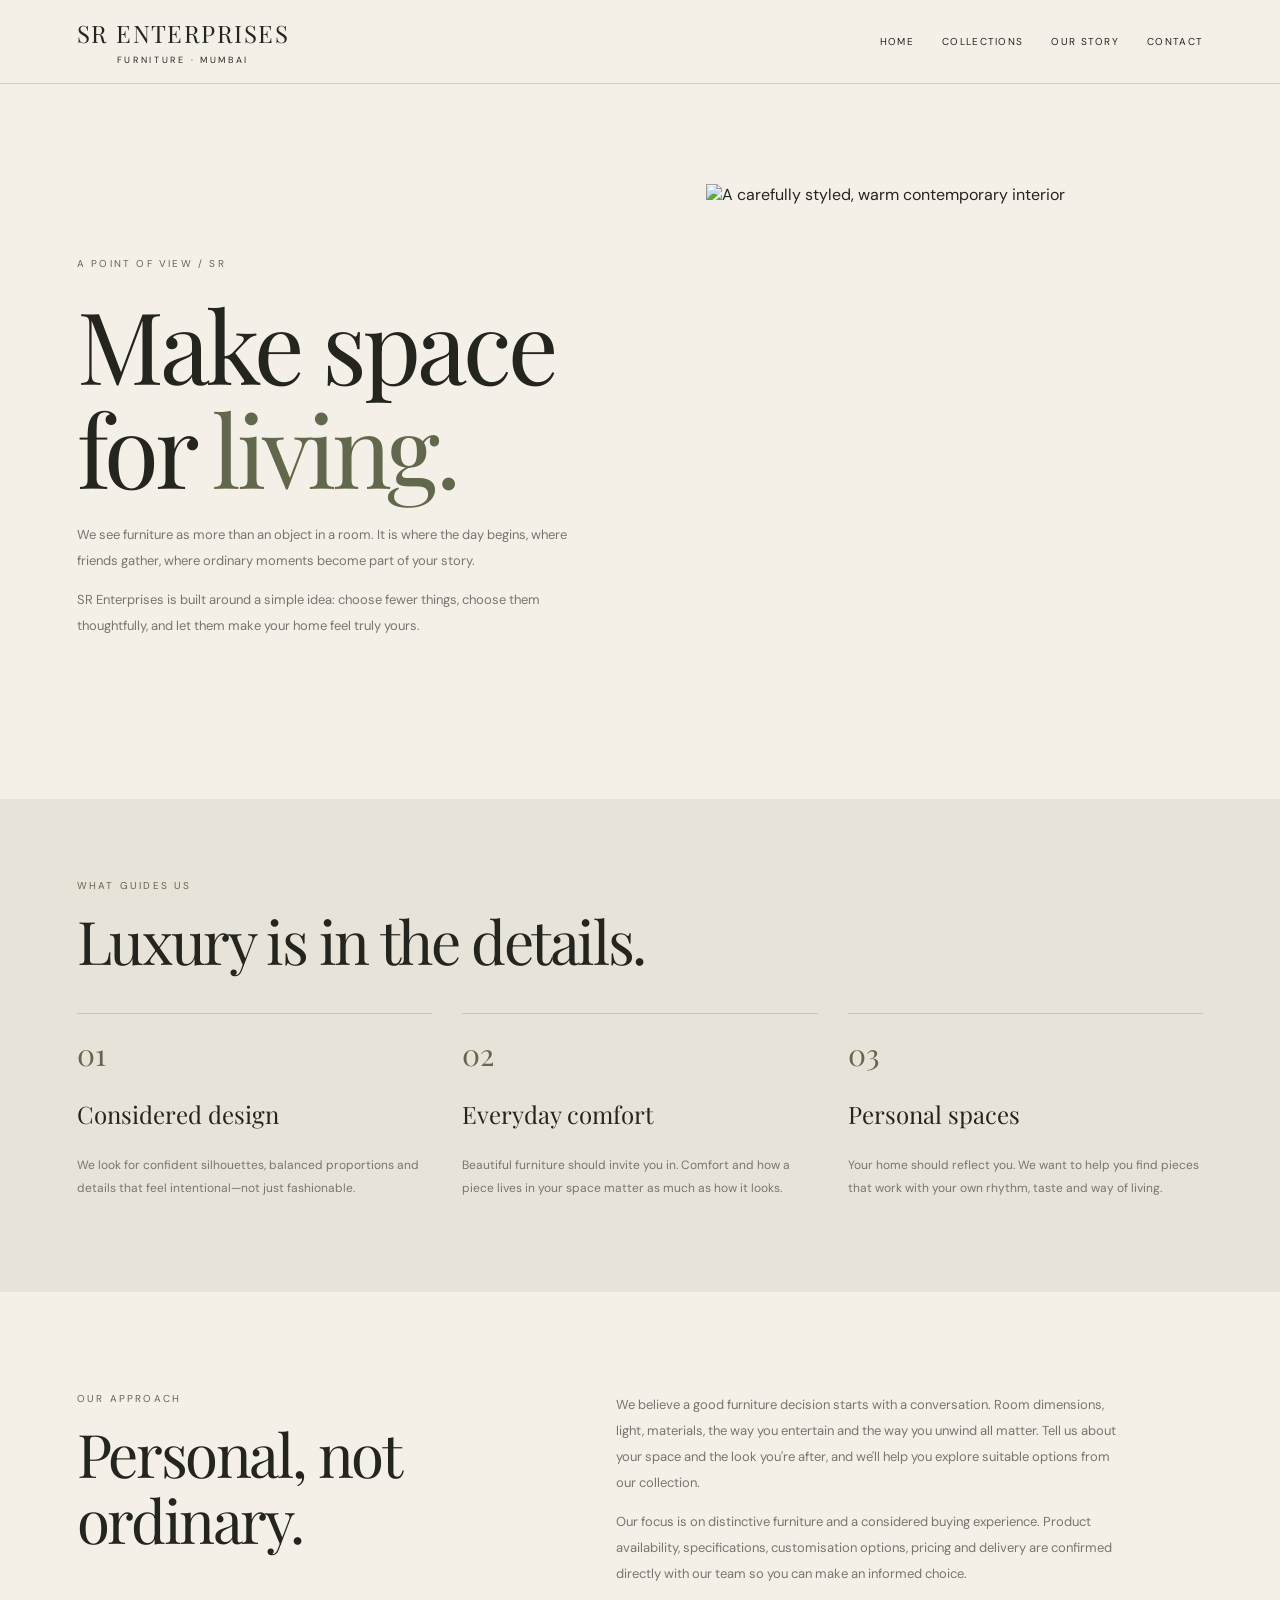
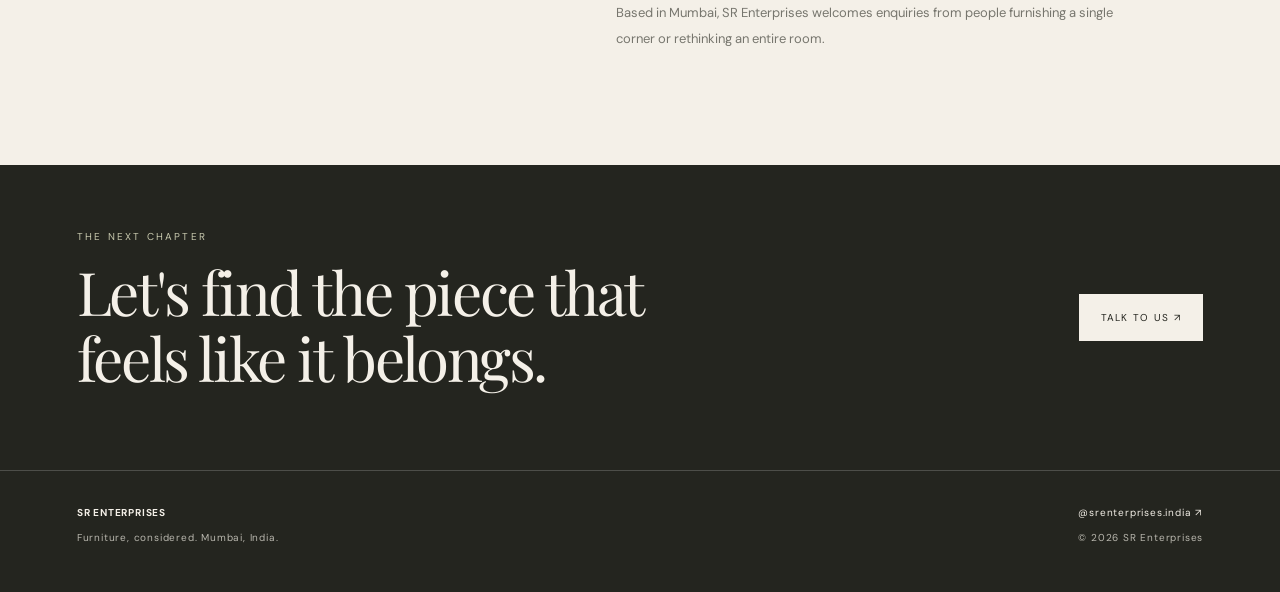
==== about.html @ 3d1242a3 "Add SR Enterprises brand story page" ====
<!DOCTYPE html><html lang="en"><head><meta charset="UTF-8"><meta name="viewport" content="width=device-width,initial-scale=1"><title>Our Story — SR Enterprises</title><link href="https://fonts.googleapis.com/css2?family=DM+Sans:wght@400;500;600&family=Playfair+Display:wght@400;500;600&display=swap" rel="stylesheet"><style>:root{--paper:#f4f0e8;--ink:#24251f;--olive:#62684b;--muted:#77766e;--line:rgba(36,37,31,.16);--serif:'Playfair Display',Georgia,serif;--sans:'DM Sans',sans-serif}*{box-sizing:border-box}body{margin:0;background:var(--paper);color:var(--ink);font-family:var(--sans)}a{color:inherit;text-decoration:none}.nav{height:84px;padding:0 6vw;display:flex;align-items:center;justify-content:space-between;border-bottom:1px solid var(--line);position:sticky;top:0;background:#f4f0e8ed;backdrop-filter:blur(15px);z-index:5}.brand{font:24px var(--serif);letter-spacing:.06em}.brand small{display:block;text-align:center;font:9px var(--sans);letter-spacing:.3em;margin-top:5px}.links{display:flex;gap:28px;font-size:10px;letter-spacing:.13em;text-transform:uppercase}.eyebrow{font-size:10px;letter-spacing:.22em;text-transform:uppercase;color:var(--olive)}h1,h2{font-family:var(--serif);font-weight:400;letter-spacing:-.04em}h1{font-size:clamp(50px,8vw,100px);line-height:1.04;margin:22px 0}h2{font-size:clamp(35px,5vw,60px);line-height:1.1;margin:15px 0}.hero{padding:100px 6vw 75px;display:grid;grid-template-columns:1fr .9fr;gap:6vw;align-items:center}.hero p,.copy p{font-size:13px;line-height:2;color:var(--muted);max-width:500px}.hero img{width:100%;height:540px;object-fit:cover;animation:reveal 1.1s ease both}.values{padding:80px 6vw;background:#e8e3d9}.values-grid{display:grid;grid-template-columns:repeat(3,1fr);gap:30px;margin-top:40px}.values-grid article{border-top:1px solid var(--line);padding-top:20px}.values-grid strong{font:30px var(--serif);color:var(--olive)}.values-grid h3{font:24px var(--serif);font-weight:400}.values-grid p{font-size:12px;line-height:1.9;color:var(--muted)}.copy{padding:100px 6vw;display:grid;grid-template-columns:.7fr 1fr;gap:10vw}.copy p{margin-top:0}.cta{padding:65px 6vw;background:var(--ink);color:var(--paper);display:flex;align-items:center;justify-content:space-between;gap:25px}.cta h2{max-width:650px}.btn{display:inline-block;padding:17px 22px;background:var(--paper);color:var(--ink);font-size:10px;letter-spacing:.13em;text-transform:uppercase;white-space:nowrap}footer{padding:35px 6vw;background:var(--ink);color:var(--paper);border-top:1px solid #ffffff30;display:flex;justify-content:space-between;gap:20px;font-size:10px;letter-spacing:.08em}footer p{color:#b9b7ae;line-height:1.8}@keyframes reveal{from{opacity:.4;transform:translateY(16px) scale(1.02)}to{opacity:1;transform:none}}@media(max-width:650px){.nav{padding:0 5vw}.brand{font-size:18px}.links{gap:12px;font-size:9px}.hero{padding:65px 5vw 50px;grid-template-columns:1fr}.hero img{height:390px}.values,.copy{padding:60px 5vw}.values-grid{grid-template-columns:1fr;gap:12px}.copy{grid-template-columns:1fr;gap:15px}.cta{padding:45px 5vw;align-items:flex-start;flex-direction:column}footer{padding:30px 5vw;flex-direction:column}}</style></head><body><header class="nav"><a class="brand" href="index.html">SR ENTERPRISES<small>FURNITURE · MUMBAI</small></a><nav class="links"><a href="index.html">Home</a><a href="collections.html">Collections</a><a href="about.html">Our Story</a><a href="contact.html">Contact</a></nav></header><main><section class="hero"><div><div class="eyebrow">A point of view / SR</div><h1>Make space<br>for <span style="color:var(--olive)">living.</span></h1><p>We see furniture as more than an object in a room. It is where the day begins, where friends gather, where ordinary moments become part of your story.</p><p>SR Enterprises is built around a simple idea: choose fewer things, choose them thoughtfully, and let them make your home feel truly yours.</p></div><img src="https://images.unsplash.com/photo-1616486338812-3dadae4b4ace?auto=format&fit=crop&w=1200&q=90" alt="A carefully styled, warm contemporary interior"></section><section class="values"><div class="eyebrow">What guides us</div><h2>Luxury is in the details.</h2><div class="values-grid"><article><strong>01</strong><h3>Considered design</h3><p>We look for confident silhouettes, balanced proportions and details that feel intentional—not just fashionable.</p></article><article><strong>02</strong><h3>Everyday comfort</h3><p>Beautiful furniture should invite you in. Comfort and how a piece lives in your space matter as much as how it looks.</p></article><article><strong>03</strong><h3>Personal spaces</h3><p>Your home should reflect you. We want to help you find pieces that work with your own rhythm, taste and way of living.</p></article></div></section><section class="copy"><div><div class="eyebrow">Our approach</div><h2>Personal, not ordinary.</h2></div><div><p>We believe a good furniture decision starts with a conversation. Room dimensions, light, materials, the way you entertain and the way you unwind all matter. Tell us about your space and the look you're after, and we'll help you explore suitable options from our collection.</p><p>Our focus is on distinctive furniture and a considered buying experience. Product availability, specifications, customisation options, pricing and delivery are confirmed directly with our team so you can make an informed choice.</p><p>Based in Mumbai, SR Enterprises welcomes enquiries from people furnishing a single corner or rethinking an entire room.</p></div></section><section class="cta"><div><div class="eyebrow" style="color:#c8c9ae">The next chapter</div><h2>Let's find the piece that feels like it belongs.</h2></div><a class="btn" href="contact.html">Talk to us ↗</a></section></main><footer><div><strong>SR ENTERPRISES</strong><p>Furniture, considered. Mumbai, India.</p></div><div><a href="https://www.instagram.com/srenterprises.india/" target="_blank" rel="noopener">@srenterprises.india ↗</a><p>© <span id="year"></span> SR Enterprises</p></div></footer><script>document.getElementById('year').textContent=new Date().getFullYear();</script></body></html>
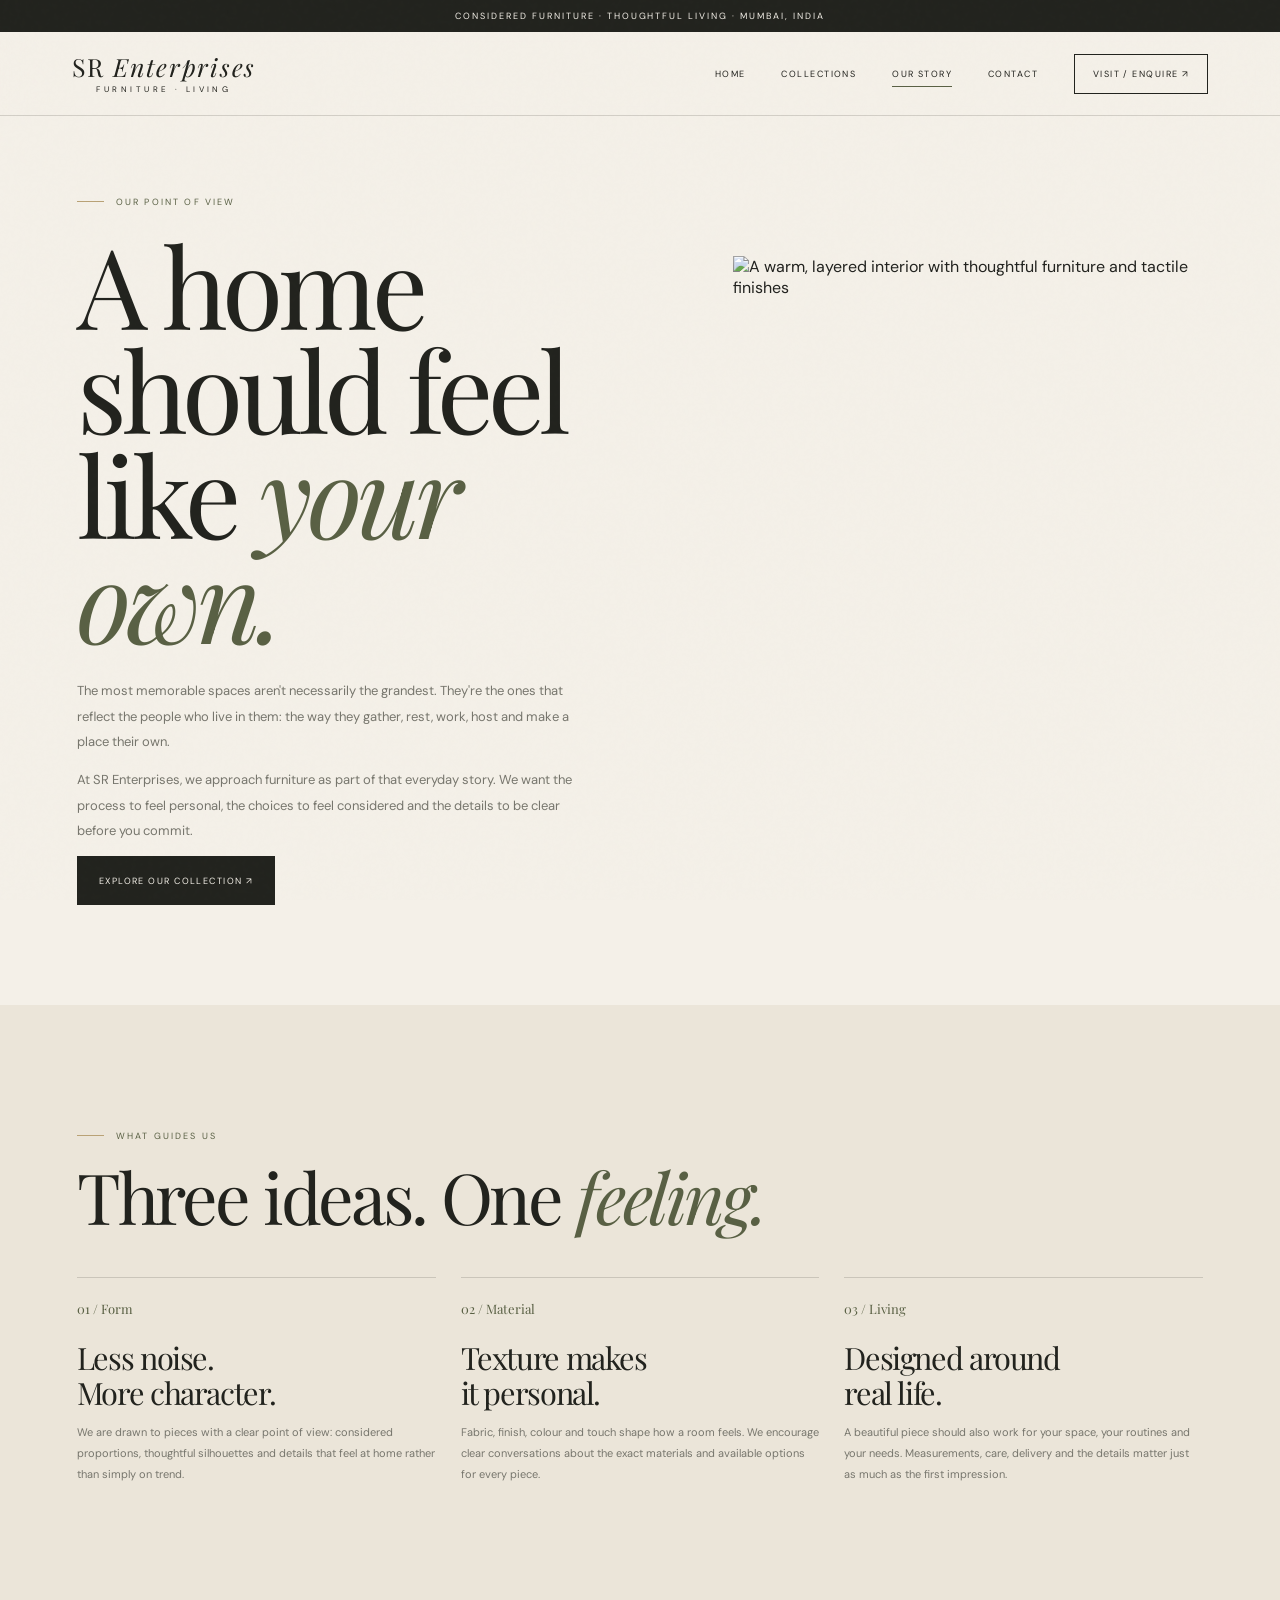
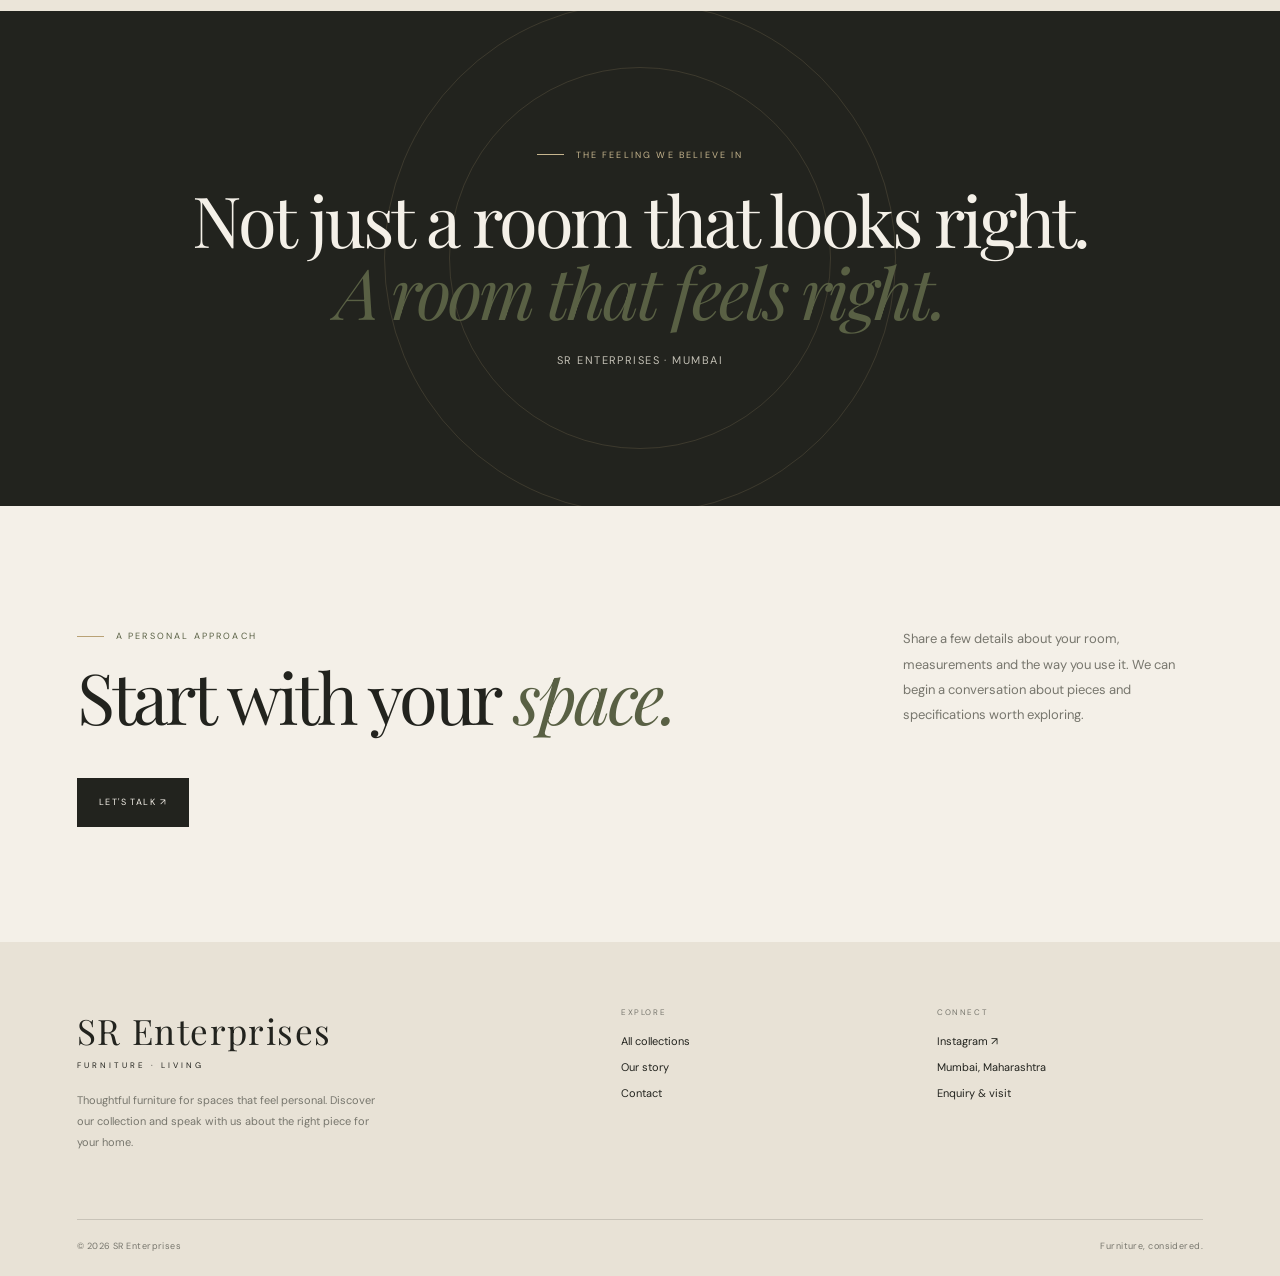
==== commit 30af6a7b: "Refresh brand story page to match luxury design system" ====
--- a/about.html
+++ b/about.html
@@ -1 +1,7 @@
-<!DOCTYPE html><html lang="en"><head><meta charset="UTF-8"><meta name="viewport" content="width=device-width,initial-scale=1"><title>Our Story — SR Enterprises</title><link href="https://fonts.googleapis.com/css2?family=DM+Sans:wght@400;500;600&family=Playfair+Display:wght@400;500;600&display=swap" rel="stylesheet"><style>:root{--paper:#f4f0e8;--ink:#24251f;--olive:#62684b;--muted:#77766e;--line:rgba(36,37,31,.16);--serif:'Playfair Display',Georgia,serif;--sans:'DM Sans',sans-serif}*{box-sizing:border-box}body{margin:0;background:var(--paper);color:var(--ink);font-family:var(--sans)}a{color:inherit;text-decoration:none}.nav{height:84px;padding:0 6vw;display:flex;align-items:center;justify-content:space-between;border-bottom:1px solid var(--line);position:sticky;top:0;background:#f4f0e8ed;backdrop-filter:blur(15px);z-index:5}.brand{font:24px var(--serif);letter-spacing:.06em}.brand small{display:block;text-align:center;font:9px var(--sans);letter-spacing:.3em;margin-top:5px}.links{display:flex;gap:28px;font-size:10px;letter-spacing:.13em;text-transform:uppercase}.eyebrow{font-size:10px;letter-spacing:.22em;text-transform:uppercase;color:var(--olive)}h1,h2{font-family:var(--serif);font-weight:400;letter-spacing:-.04em}h1{font-size:clamp(50px,8vw,100px);line-height:1.04;margin:22px 0}h2{font-size:clamp(35px,5vw,60px);line-height:1.1;margin:15px 0}.hero{padding:100px 6vw 75px;display:grid;grid-template-columns:1fr .9fr;gap:6vw;align-items:center}.hero p,.copy p{font-size:13px;line-height:2;color:var(--muted);max-width:500px}.hero img{width:100%;height:540px;object-fit:cover;animation:reveal 1.1s ease both}.values{padding:80px 6vw;background:#e8e3d9}.values-grid{display:grid;grid-template-columns:repeat(3,1fr);gap:30px;margin-top:40px}.values-grid article{border-top:1px solid var(--line);padding-top:20px}.values-grid strong{font:30px var(--serif);color:var(--olive)}.values-grid h3{font:24px var(--serif);font-weight:400}.values-grid p{font-size:12px;line-height:1.9;color:var(--muted)}.copy{padding:100px 6vw;display:grid;grid-template-columns:.7fr 1fr;gap:10vw}.copy p{margin-top:0}.cta{padding:65px 6vw;background:var(--ink);color:var(--paper);display:flex;align-items:center;justify-content:space-between;gap:25px}.cta h2{max-width:650px}.btn{display:inline-block;padding:17px 22px;background:var(--paper);color:var(--ink);font-size:10px;letter-spacing:.13em;text-transform:uppercase;white-space:nowrap}footer{padding:35px 6vw;background:var(--ink);color:var(--paper);border-top:1px solid #ffffff30;display:flex;justify-content:space-between;gap:20px;font-size:10px;letter-spacing:.08em}footer p{color:#b9b7ae;line-height:1.8}@keyframes reveal{from{opacity:.4;transform:translateY(16px) scale(1.02)}to{opacity:1;transform:none}}@media(max-width:650px){.nav{padding:0 5vw}.brand{font-size:18px}.links{gap:12px;font-size:9px}.hero{padding:65px 5vw 50px;grid-template-columns:1fr}.hero img{height:390px}.values,.copy{padding:60px 5vw}.values-grid{grid-template-columns:1fr;gap:12px}.copy{grid-template-columns:1fr;gap:15px}.cta{padding:45px 5vw;align-items:flex-start;flex-direction:column}footer{padding:30px 5vw;flex-direction:column}}</style></head><body><header class="nav"><a class="brand" href="index.html">SR ENTERPRISES<small>FURNITURE · MUMBAI</small></a><nav class="links"><a href="index.html">Home</a><a href="collections.html">Collections</a><a href="about.html">Our Story</a><a href="contact.html">Contact</a></nav></header><main><section class="hero"><div><div class="eyebrow">A point of view / SR</div><h1>Make space<br>for <span style="color:var(--olive)">living.</span></h1><p>We see furniture as more than an object in a room. It is where the day begins, where friends gather, where ordinary moments become part of your story.</p><p>SR Enterprises is built around a simple idea: choose fewer things, choose them thoughtfully, and let them make your home feel truly yours.</p></div><img src="https://images.unsplash.com/photo-1616486338812-3dadae4b4ace?auto=format&fit=crop&w=1200&q=90" alt="A carefully styled, warm contemporary interior"></section><section class="values"><div class="eyebrow">What guides us</div><h2>Luxury is in the details.</h2><div class="values-grid"><article><strong>01</strong><h3>Considered design</h3><p>We look for confident silhouettes, balanced proportions and details that feel intentional—not just fashionable.</p></article><article><strong>02</strong><h3>Everyday comfort</h3><p>Beautiful furniture should invite you in. Comfort and how a piece lives in your space matter as much as how it looks.</p></article><article><strong>03</strong><h3>Personal spaces</h3><p>Your home should reflect you. We want to help you find pieces that work with your own rhythm, taste and way of living.</p></article></div></section><section class="copy"><div><div class="eyebrow">Our approach</div><h2>Personal, not ordinary.</h2></div><div><p>We believe a good furniture decision starts with a conversation. Room dimensions, light, materials, the way you entertain and the way you unwind all matter. Tell us about your space and the look you're after, and we'll help you explore suitable options from our collection.</p><p>Our focus is on distinctive furniture and a considered buying experience. Product availability, specifications, customisation options, pricing and delivery are confirmed directly with our team so you can make an informed choice.</p><p>Based in Mumbai, SR Enterprises welcomes enquiries from people furnishing a single corner or rethinking an entire room.</p></div></section><section class="cta"><div><div class="eyebrow" style="color:#c8c9ae">The next chapter</div><h2>Let's find the piece that feels like it belongs.</h2></div><a class="btn" href="contact.html">Talk to us ↗</a></section></main><footer><div><strong>SR ENTERPRISES</strong><p>Furniture, considered. Mumbai, India.</p></div><div><a href="https://www.instagram.com/srenterprises.india/" target="_blank" rel="noopener">@srenterprises.india ↗</a><p>© <span id="year"></span> SR Enterprises</p></div></footer><script>document.getElementById('year').textContent=new Date().getFullYear();</script></body></html>+<!doctype html>
+<html lang="en"><head><meta charset="utf-8"><meta name="viewport" content="width=device-width,initial-scale=1"><meta name="theme-color" content="#f4f0e8"><meta name="description" content="Discover the SR Enterprises approach to considered furniture and personal spaces in Mumbai."><title>Our Story — SR Enterprises</title><link rel="stylesheet" href="assets/site.css"><script src="assets/site.js" defer></script></head>
+<body><div class="progress-bar"></div><div class="announcement">Considered furniture · Thoughtful living · Mumbai, India</div><header class="site-nav"><a class="brand" href="index.html">SR <span style="font-style:italic">Enterprises</span><small>FURNITURE · LIVING</small></a><button class="menu-toggle" aria-label="Open navigation" aria-expanded="false">☰</button><nav class="nav-links" aria-label="Main navigation"><a href="index.html">Home</a><a href="collections.html">Collections</a><a href="about.html" class="active">Our story</a><a href="contact.html">Contact</a><a class="nav-cta" href="contact.html">Visit / enquire ↗</a></nav></header>
+<main><section class="story-hero wrap"><div><span class="eyebrow reveal">Our point of view</span><h1 class="reveal reveal-delay-1">A home should feel like <span class="italic">your own.</span></h1><p class="body-copy reveal reveal-delay-2">The most memorable spaces aren't necessarily the grandest. They're the ones that reflect the people who live in them: the way they gather, rest, work, host and make a place their own.</p><p class="body-copy reveal reveal-delay-3">At SR Enterprises, we approach furniture as part of that everyday story. We want the process to feel personal, the choices to feel considered and the details to be clear before you commit.</p><a class="btn btn-dark reveal" href="collections.html">Explore our collection ↗</a></div><img class="reveal" src="https://images.unsplash.com/photo-1616486338812-3dadae4b4ace?auto=format&fit=crop&w=1400&q=88" alt="A warm, layered interior with thoughtful furniture and tactile finishes" fetchpriority="high"></section>
+<section class="section" style="background:var(--paper2)"><div class="wrap"><span class="eyebrow reveal">What guides us</span><h2 class="reveal">Three ideas. One <span class="italic">feeling.</span></h2><div class="values-grid"><article class="value-card reveal"><span class="num">01 / Form</span><h3>Less noise.<br>More character.</h3><p>We are drawn to pieces with a clear point of view: considered proportions, thoughtful silhouettes and details that feel at home rather than simply on trend.</p></article><article class="value-card reveal reveal-delay-1"><span class="num">02 / Material</span><h3>Texture makes<br>it personal.</h3><p>Fabric, finish, colour and touch shape how a room feels. We encourage clear conversations about the exact materials and available options for every piece.</p></article><article class="value-card reveal reveal-delay-2"><span class="num">03 / Living</span><h3>Designed around<br>real life.</h3><p>A beautiful piece should also work for your space, your routines and your needs. Measurements, care, delivery and the details matter just as much as the first impression.</p></article></div></div></section>
+<section class="statement"><span class="eyebrow">The feeling we believe in</span><h2>Not just a room that looks right.<br><span class="italic">A room that feels right.</span></h2><p>SR ENTERPRISES · MUMBAI</p></section><section class="section wrap"><div class="section-head reveal"><div><span class="eyebrow">A personal approach</span><h2>Start with your <span class="italic">space.</span></h2></div><p class="body-copy">Share a few details about your room, measurements and the way you use it. We can begin a conversation about pieces and specifications worth exploring.</p></div><a class="btn btn-dark reveal" href="contact.html">Let's talk ↗</a></section></main>
+<footer class="footer"><div class="wrap"><div class="footer-top"><div><a class="footer-brand" href="index.html">SR Enterprises<small>FURNITURE · LIVING</small></a><p>Thoughtful furniture for spaces that feel personal. Discover our collection and speak with us about the right piece for your home.</p></div><div class="footer-col"><small>Explore</small><a href="collections.html">All collections</a><a href="about.html">Our story</a><a href="contact.html">Contact</a></div><div class="footer-col"><small>Connect</small><a href="https://www.instagram.com/srenterprises.india/" target="_blank" rel="noopener">Instagram ↗</a><a href="contact.html">Mumbai, Maharashtra</a><a href="contact.html">Enquiry & visit</a></div></div><div class="footer-bottom"><span>© <span data-year></span> SR Enterprises</span><span>Furniture, considered.</span></div></div></footer><button class="back-top" aria-label="Back to top">↑</button></body></html>
--- a/assets/site.css
+++ b/assets/site.css
@@ -0,0 +1,9 @@
+@import url('https://fonts.googleapis.com/css2?family=DM+Sans:wght@400;500;600;700&family=Manrope:wght@400;500;600;700&family=Playfair+Display:ital,wght@0,400;0,500;0,600;1,400;1,500&display=swap');
+:root{--paper:#f4f0e8;--paper2:#ebe5d9;--ink:#22231e;--muted:#77766d;--olive:#596044;--gold:#b9a276;--line:rgba(34,35,30,.16);--serif:'Playfair Display',Georgia,serif;--sans:'DM Sans',sans-serif;--wide:1440px;--ease:cubic-bezier(.22,.68,0,1)}
+*{box-sizing:border-box}html{scroll-behavior:smooth;scroll-padding-top:100px}body{margin:0;background:var(--paper);color:var(--ink);font-family:var(--sans);-webkit-font-smoothing:antialiased;overflow-x:hidden}body:before{content:"";position:fixed;inset:0;pointer-events:none;z-index:100;opacity:.055;background-image:url("data:image/svg+xml,%3Csvg viewBox='0 0 180 180' xmlns='http://www.w3.org/2000/svg'%3E%3Cfilter id='n'%3E%3CfeTurbulence type='fractalNoise' baseFrequency='.9' numOctaves='3' stitchTiles='stitch'/%3E%3C/filter%3E%3Crect width='100%25' height='100%25' filter='url(%23n)' opacity='.24'/%3E%3C/svg%3E")}
+a{color:inherit;text-decoration:none}button,input,textarea,select{font:inherit}button{cursor:pointer}img{display:block;max-width:100%}::selection{background:var(--olive);color:#fff}.announcement{background:var(--ink);color:var(--paper);text-align:center;padding:10px 18px;font-size:9px;letter-spacing:.22em;text-transform:uppercase}.site-nav{position:sticky;top:0;z-index:50;display:flex;align-items:center;justify-content:space-between;height:84px;padding:0 clamp(20px,5.6vw,88px);border-bottom:1px solid var(--line);background:rgba(244,240,232,.88);backdrop-filter:blur(20px);-webkit-backdrop-filter:blur(20px)}.brand{font-family:var(--serif);font-size:25px;letter-spacing:.07em;line-height:1}.brand small{display:block;margin-top:5px;text-align:center;font:8px var(--sans);letter-spacing:.43em}.nav-links{display:flex;align-items:center;gap:clamp(16px,2.8vw,42px)}.nav-links a{font-size:9px;letter-spacing:.16em;text-transform:uppercase;position:relative;padding:8px 0}.nav-links a:after{content:"";position:absolute;left:0;bottom:1px;width:100%;height:1px;background:var(--olive);transform:scaleX(0);transform-origin:right;transition:transform .4s var(--ease)}.nav-links a:hover:after,.nav-links a.active:after{transform:scaleX(1);transform-origin:left}.nav-cta{border:1px solid var(--ink);padding:13px 18px!important;transition:background .3s,color .3s}.nav-cta:hover{background:var(--ink);color:var(--paper)}.menu-toggle{display:none;background:none;border:0;font-size:22px}.wrap{width:min(var(--wide),100%);margin:0 auto}.section{padding:clamp(70px,9vw,140px) clamp(20px,6vw,90px)}.section-sm{padding:65px clamp(20px,6vw,90px)}.eyebrow{display:inline-flex;align-items:center;gap:12px;font-size:9px;letter-spacing:.24em;text-transform:uppercase;color:var(--olive)}.eyebrow:before{content:"";width:27px;height:1px;background:var(--gold)}h1,h2,h3,p{margin-top:0}h1,h2,h3{font-family:var(--serif);font-weight:400;letter-spacing:-.045em}h1{font-size:clamp(54px,8.7vw,132px);line-height:.94;margin:24px 0 28px}h2{font-size:clamp(38px,5.5vw,76px);line-height:1.03;margin:18px 0 25px}h3{font-size:clamp(22px,2.4vw,32px);line-height:1.12}.italic{font-style:italic;color:var(--olive)}.body-copy{font-size:13px;line-height:1.95;color:var(--muted);max-width:510px}.btn{display:inline-flex;align-items:center;justify-content:center;gap:20px;padding:16px 21px;border:1px solid var(--ink);font-size:9px;letter-spacing:.16em;text-transform:uppercase;transition:background .35s,color .35s,transform .35s var(--ease);min-height:49px}.btn:hover{background:var(--ink);color:var(--paper);transform:translateY(-3px)}.btn-dark{background:var(--ink);color:var(--paper)}.btn-dark:hover{background:var(--olive);border-color:var(--olive)}.text-link{display:inline-flex;align-items:center;gap:13px;font-size:10px;letter-spacing:.14em;text-transform:uppercase;border-bottom:1px solid var(--gold);padding-bottom:8px}.text-link span{transition:transform .3s}.text-link:hover span{transform:translateX(5px)}.hero-home{min-height:min(780px,calc(100svh - 115px));display:grid;grid-template-columns:.86fr 1.14fr;gap:5vw;align-items:center;padding:clamp(40px,6vw,90px) clamp(20px,6vw,90px) 70px;position:relative;overflow:hidden}.hero-copy{position:relative;z-index:2;padding:20px 0}.hero-copy h1{max-width:680px}.hero-copy .body-copy{max-width:390px;margin-bottom:30px}.hero-actions{display:flex;align-items:center;gap:25px;flex-wrap:wrap}.hero-art{position:relative;min-height:560px;height:min(69vw,690px);perspective:1400px}.hero-photo{position:absolute;inset:0 0 0 7%;overflow:hidden;background:#d4c7b5;transform:rotateY(-5deg) rotateX(1deg);transform-origin:center;box-shadow:0 35px 90px rgba(42,35,26,.12);transition:transform 1.2s var(--ease)}.hero-photo img{width:100%;height:100%;object-fit:cover;animation:heroReveal 1.35s var(--ease) both;filter:saturate(.78)}.hero-home:hover .hero-photo{transform:rotateY(0) rotateX(0) translateY(-5px)}.hero-index{position:absolute;bottom:28px;left:0;background:var(--paper);padding:18px 22px;min-width:175px;box-shadow:0 15px 40px #29261b13}.hero-index b{display:block;font:28px var(--serif);font-weight:400}.hero-index small{font-size:8px;letter-spacing:.2em;text-transform:uppercase;color:var(--muted)}.vertical-note{position:absolute;right:13px;top:20px;writing-mode:vertical-rl;font-size:8px;letter-spacing:.2em;text-transform:uppercase;color:var(--muted)}.scroll-note{position:absolute;bottom:23px;left:clamp(20px,6vw,90px);display:flex;align-items:center;gap:12px;font-size:8px;letter-spacing:.2em;text-transform:uppercase;color:var(--muted)}.scroll-note:before{content:"";height:35px;width:1px;background:var(--gold)}.marquee{overflow:hidden;background:var(--olive);color:#f5f0e7;padding:17px 0;white-space:nowrap}.marquee-track{display:flex;width:max-content;animation:marquee 32s linear infinite}.marquee span{font-family:var(--serif);font-size:20px;font-style:italic;padding:0 30px}.marquee i{font:normal 9px var(--sans);letter-spacing:.22em;margin:0 10px;color:#d5c7a8}.section-head{display:flex;justify-content:space-between;align-items:end;gap:30px;margin-bottom:45px}.section-head h2{max-width:620px;margin-bottom:0}.section-head .body-copy{max-width:300px;margin-bottom:5px}.category-grid{display:grid;grid-template-columns:repeat(4,minmax(0,1fr));gap:16px}.category-card{position:relative;display:block;min-height:350px;overflow:hidden;background:#d8cfc0;isolation:isolate}.category-card img{position:absolute;inset:0;width:100%;height:100%;object-fit:cover;transition:transform 1s var(--ease);filter:saturate(.75)}.category-card:after{content:"";position:absolute;inset:25% 0 0;background:linear-gradient(transparent,rgba(21,22,18,.72));z-index:0}.category-card:hover img{transform:scale(1.065)}.category-label{position:absolute;left:20px;right:20px;bottom:22px;color:#fff;z-index:1}.category-label small{font-size:8px;letter-spacing:.2em;text-transform:uppercase;opacity:.8}.category-label h3{font-size:30px;margin:7px 0}.category-label span{font-size:9px;letter-spacing:.13em;text-transform:uppercase}.product-grid{display:grid;grid-template-columns:repeat(4,minmax(0,1fr));gap:24px 16px}.product-card{min-width:0}.product-image{position:relative;aspect-ratio:4/4.8;overflow:hidden;background:var(--paper2);display:block;perspective:900px}.product-image img{width:100%;height:100%;object-fit:cover;transition:transform .9s var(--ease),filter .6s;filter:saturate(.78)}.product-card:hover .product-image img{transform:scale(1.045) rotate(.35deg);filter:saturate(.95)}.product-tag{position:absolute;top:13px;left:13px;background:rgba(244,240,232,.92);padding:8px 10px;font-size:8px;letter-spacing:.15em;text-transform:uppercase}.product-open{position:absolute;right:13px;bottom:13px;width:40px;height:40px;display:grid;place-items:center;background:var(--paper);border-radius:50%;font-size:18px;transform:translateY(8px);opacity:0;transition:opacity .35s,transform .35s}.product-card:hover .product-open{opacity:1;transform:translateY(0)}.product-meta{display:flex;justify-content:space-between;gap:10px;padding-top:14px}.product-meta h3{font:17px var(--serif);letter-spacing:-.02em;margin:0}.product-meta p{font-size:9px;color:var(--muted);margin:7px 0 0}.product-meta .arrow{font-size:18px;color:var(--olive)}.quote-note{font-size:9px;letter-spacing:.1em;color:var(--muted);text-transform:uppercase;margin-top:9px}.story-band{display:grid;grid-template-columns:1.05fr .95fr;background:var(--paper2);min-height:590px}.story-image{min-height:530px;overflow:hidden;position:relative}.story-image img{width:100%;height:100%;position:absolute;inset:0;object-fit:cover;filter:saturate(.72)}.story-copy{padding:clamp(45px,8vw,110px);align-self:center}.story-copy .body-copy{margin-bottom:28px}.statement{background:var(--ink);color:var(--paper);text-align:center;padding:clamp(75px,10vw,145px) 20px;position:relative;overflow:hidden}.statement:before,.statement:after{content:"";position:absolute;width:380px;height:380px;border:1px solid rgba(185,162,118,.18);border-radius:50%;top:50%;left:50%;transform:translate(-50%,-50%)}.statement:after{width:510px;height:510px}.statement h2{max-width:930px;margin:22px auto 25px;position:relative;z-index:1}.statement p{font-size:11px;letter-spacing:.13em;color:#c3c0b5}.statement .eyebrow{color:#c6b58e}.statement .eyebrow:before{background:#c6b58e}.faq-list{max-width:900px;margin:35px auto 0;border-top:1px solid var(--line)}.faq-item{border-bottom:1px solid var(--line)}.faq-question{width:100%;background:none;border:0;display:flex;justify-content:space-between;gap:20px;text-align:left;padding:23px 0;font:21px var(--serif);color:var(--ink)}.faq-question span:last-child{font:20px var(--sans);color:var(--olive);transition:transform .3s}.faq-answer{max-height:0;overflow:hidden;transition:max-height .45s var(--ease)}.faq-answer p{max-width:650px;color:var(--muted);font-size:12px;line-height:1.9;padding:0 35px 22px 0;margin:0}.faq-item.open .faq-question span:last-child{transform:rotate(45deg)}.footer{background:#e8e2d6;padding:65px clamp(20px,6vw,90px) 24px}.footer-top{display:grid;grid-template-columns:1.3fr .7fr .7fr;gap:50px;padding-bottom:55px}.footer-brand{font:35px var(--serif);letter-spacing:.04em}.footer-brand small{display:block;font:8px var(--sans);letter-spacing:.38em;margin-top:6px}.footer p{max-width:310px;color:var(--muted);font-size:11px;line-height:1.9;margin-top:20px}.footer-col small{display:block;font-size:8px;letter-spacing:.2em;text-transform:uppercase;color:var(--muted);margin-bottom:17px}.footer-col a{display:block;font-size:11px;margin:12px 0}.footer-bottom{display:flex;justify-content:space-between;gap:20px;border-top:1px solid var(--line);padding-top:20px;color:var(--muted);font-size:9px;letter-spacing:.05em}.page-hero{padding:clamp(70px,9vw,125px) clamp(20px,6vw,90px) 55px;max-width:1050px}.page-hero h1{font-size:clamp(54px,8vw,112px)}.page-hero .body-copy{max-width:570px}.collection-tools{display:flex;justify-content:space-between;align-items:center;gap:20px;margin:10px 0 35px;flex-wrap:wrap}.filters{display:flex;gap:8px;flex-wrap:wrap}.filter-btn{background:transparent;border:1px solid var(--line);padding:11px 14px;font-size:8px;letter-spacing:.14em;text-transform:uppercase;transition:all .3s}.filter-btn.active,.filter-btn:hover{background:var(--ink);border-color:var(--ink);color:var(--paper)}.count-note{font-size:9px;color:var(--muted);letter-spacing:.1em;text-transform:uppercase}.product-layout{display:grid;grid-template-columns:minmax(0,1.1fr) minmax(360px,.9fr);gap:clamp(35px,7vw,105px);padding:45px clamp(20px,6vw,90px) 100px;align-items:start}.product-gallery{display:grid;grid-template-columns:1fr 1fr;gap:12px;position:sticky;top:115px}.product-gallery .gallery-main{grid-column:1/-1;aspect-ratio:1/1.02}.product-gallery .gallery-small{aspect-ratio:1/1.12}.product-gallery img{width:100%;height:100%;object-fit:cover;background:var(--paper2);filter:saturate(.78)}.product-info{padding-top:16px}.breadcrumb{font-size:9px;color:var(--muted);letter-spacing:.12em;text-transform:uppercase;margin-bottom:25px}.breadcrumb a:hover{color:var(--olive)}.product-info h1{font-size:clamp(43px,5.5vw,75px);margin:16px 0}.product-subtitle{font:italic 17px var(--serif);color:var(--olive);margin-bottom:20px}.product-intro{font-size:12px;line-height:1.95;color:var(--muted);padding-bottom:25px;border-bottom:1px solid var(--line)}.product-facts{display:grid;grid-template-columns:1fr 1fr;gap:20px;padding:23px 0;border-bottom:1px solid var(--line)}.fact small{display:block;font-size:8px;letter-spacing:.16em;text-transform:uppercase;color:var(--muted);margin-bottom:7px}.fact strong{font:16px var(--serif);font-weight:400}.option-group{padding:22px 0;border-bottom:1px solid var(--line)}.option-title{display:flex;justify-content:space-between;gap:15px;font-size:9px;letter-spacing:.13em;text-transform:uppercase;margin-bottom:14px}.swatches{display:flex;gap:10px;flex-wrap:wrap}.swatch{border:1px solid var(--line);background:transparent;padding:9px 11px;font-size:10px;transition:all .25s}.swatch.active,.swatch:hover{border-color:var(--olive);box-shadow:inset 0 0 0 1px var(--olive)}.product-actions{display:flex;gap:10px;margin:25px 0 14px}.product-actions .btn{flex:1}.fine-print{font-size:9px;color:var(--muted);line-height:1.8}.details-section{border-top:1px solid var(--line);margin-top:28px}.details-row{border-bottom:1px solid var(--line)}.details-row summary{list-style:none;cursor:pointer;padding:20px 0;display:flex;justify-content:space-between;font:19px var(--serif)}.details-row summary::-webkit-details-marker{display:none}.details-row summary:after{content:"+";font:18px var(--sans);color:var(--olive)}.details-row[open] summary:after{content:"−"}.details-row .detail-body{padding:0 20px 23px 0;color:var(--muted);font-size:11px;line-height:1.9}.spec-list{display:grid;grid-template-columns:1fr 1fr;gap:14px}.spec-list div{border-bottom:1px solid var(--line);padding-bottom:10px}.spec-list small{display:block;font-size:8px;letter-spacing:.12em;text-transform:uppercase;margin-bottom:5px}.spec-list span{color:var(--ink)}.product-note{background:var(--paper2);padding:17px;margin-top:20px;font-size:10px;line-height:1.8;color:var(--muted)}.contact-grid{display:grid;grid-template-columns:.8fr 1.2fr;gap:8vw;padding:10px clamp(20px,6vw,90px) 110px}.contact-panel{background:var(--paper2);padding:clamp(28px,5vw,65px)}.contact-line{padding:20px 0;border-bottom:1px solid var(--line)}.contact-line small{display:block;font-size:8px;letter-spacing:.2em;text-transform:uppercase;color:var(--muted);margin-bottom:10px}.contact-line strong{font:20px var(--serif);font-weight:400}.contact-form label{display:block;font-size:8px;letter-spacing:.17em;text-transform:uppercase;margin:22px 0 10px}.contact-form input,.contact-form textarea,.contact-form select{width:100%;border:0;border-bottom:1px solid var(--line);background:transparent;padding:13px 0;outline:none;color:var(--ink);font-size:12px}.contact-form textarea{min-height:90px;resize:vertical}.contact-form input:focus,.contact-form textarea:focus{border-color:var(--olive)}.form-note{font-size:9px;color:var(--muted);line-height:1.8;margin-top:15px}.story-hero{display:grid;grid-template-columns:1fr .85fr;gap:8vw;align-items:center;padding:70px clamp(20px,6vw,90px) 100px}.story-hero img{width:100%;height:580px;object-fit:cover;filter:saturate(.75)}.values-grid{display:grid;grid-template-columns:repeat(3,1fr);gap:25px;margin-top:45px}.value-card{border-top:1px solid var(--line);padding-top:20px}.value-card .num{font:13px var(--serif);color:var(--olive)}.value-card h3{margin:22px 0 12px}.value-card p{font-size:11px;line-height:1.9;color:var(--muted)}.reveal{opacity:0;transform:translateY(28px);transition:opacity .85s var(--ease),transform .85s var(--ease)}.reveal.is-visible{opacity:1;transform:translateY(0)}.reveal-delay-1{transition-delay:.08s}.reveal-delay-2{transition-delay:.16s}.reveal-delay-3{transition-delay:.24s}.progress-bar{position:fixed;top:0;left:0;width:0;height:2px;background:var(--gold);z-index:101}.back-top{position:fixed;right:20px;bottom:20px;width:43px;height:43px;border:1px solid var(--line);background:rgba(244,240,232,.92);border-radius:50%;display:grid;place-items:center;z-index:30;opacity:0;pointer-events:none;transform:translateY(8px);transition:all .3s}.back-top.show{opacity:1;pointer-events:auto;transform:translateY(0)}.empty-state{padding:50px 0;color:var(--muted);font-size:12px}
+@keyframes marquee{to{transform:translateX(-50%)}}@keyframes heroReveal{from{transform:scale(1.09);opacity:.3}to{transform:scale(1);opacity:1}}
+@media(min-width:1500px){.hero-home{padding-left:max(6vw,calc((100vw - 1280px)/2));padding-right:max(6vw,calc((100vw - 1280px)/2))}}
+@media(max-width:1000px){.hero-home{grid-template-columns:.9fr 1.1fr;gap:25px}.hero-art{min-height:470px;height:58vw}.category-grid,.product-grid{grid-template-columns:repeat(2,minmax(0,1fr))}.category-card{min-height:400px}.product-layout{gap:35px;grid-template-columns:1fr 1fr}.story-copy{padding:50px}.footer-top{grid-template-columns:1fr 1fr}.footer-top>div:first-child{grid-column:1/-1}.story-hero{gap:40px}.story-hero img{height:480px}}
+@media(max-width:700px){.site-nav{height:72px}.menu-toggle{display:block}.nav-links{display:none;position:absolute;left:0;right:0;top:71px;background:var(--paper);padding:18px 22px 24px;border-bottom:1px solid var(--line);flex-direction:column;align-items:stretch;gap:5px}.nav-links.open{display:flex}.nav-links a{padding:13px 0}.nav-cta{border:0;padding:13px 0!important}.hero-home{display:flex;flex-direction:column;align-items:stretch;padding-top:45px;gap:30px}.hero-copy h1{font-size:clamp(55px,15vw,88px)}.hero-art{height:112vw;min-height:390px;max-height:590px}.hero-photo{left:0;transform:none}.hero-index{left:10px;bottom:10px}.vertical-note{right:8px}.scroll-note{display:none}.section{padding-top:75px;padding-bottom:75px}.section-head{align-items:start;flex-direction:column;margin-bottom:30px;gap:18px}.category-grid{gap:10px}.category-card{min-height:280px}.category-label{left:14px;bottom:15px}.category-label h3{font-size:25px}.product-grid{gap:25px 12px}.product-meta h3{font-size:16px}.product-meta .arrow{display:none}.product-open{opacity:1;transform:none;width:34px;height:34px}.story-band{grid-template-columns:1fr}.story-image{min-height:360px}.story-copy{padding:55px 25px 65px}.statement:before{width:260px;height:260px}.statement:after{width:360px;height:360px}.faq-question{font-size:18px}.footer-top{grid-template-columns:1fr 1fr;gap:28px}.footer-top>div:first-child{grid-column:1/-1}.footer-bottom{flex-direction:column;gap:8px}.page-hero{padding-top:65px}.page-hero h1{font-size:clamp(53px,14vw,82px)}.product-layout{grid-template-columns:1fr;padding-top:25px;gap:28px}.product-gallery{position:static;grid-template-columns:1fr 1fr;gap:8px}.product-gallery .gallery-main{aspect-ratio:1/1}.product-gallery .gallery-small{aspect-ratio:1/1.05}.product-info{padding-top:0}.product-info h1{font-size:clamp(46px,12vw,70px)}.product-actions{flex-direction:column}.contact-grid{grid-template-columns:1fr;gap:35px}.story-hero{grid-template-columns:1fr;padding-top:45px}.story-hero img{height:100vw;max-height:520px}.values-grid{grid-template-columns:1fr;gap:22px}.spec-list{grid-template-columns:1fr 1fr}.collection-tools{align-items:start;flex-direction:column}}
+@media(prefers-reduced-motion:reduce){*,*:before,*:after{scroll-behavior:auto!important;animation-duration:.01ms!important;animation-iteration-count:1!important;transition-duration:.01ms!important}.reveal{opacity:1;transform:none}}
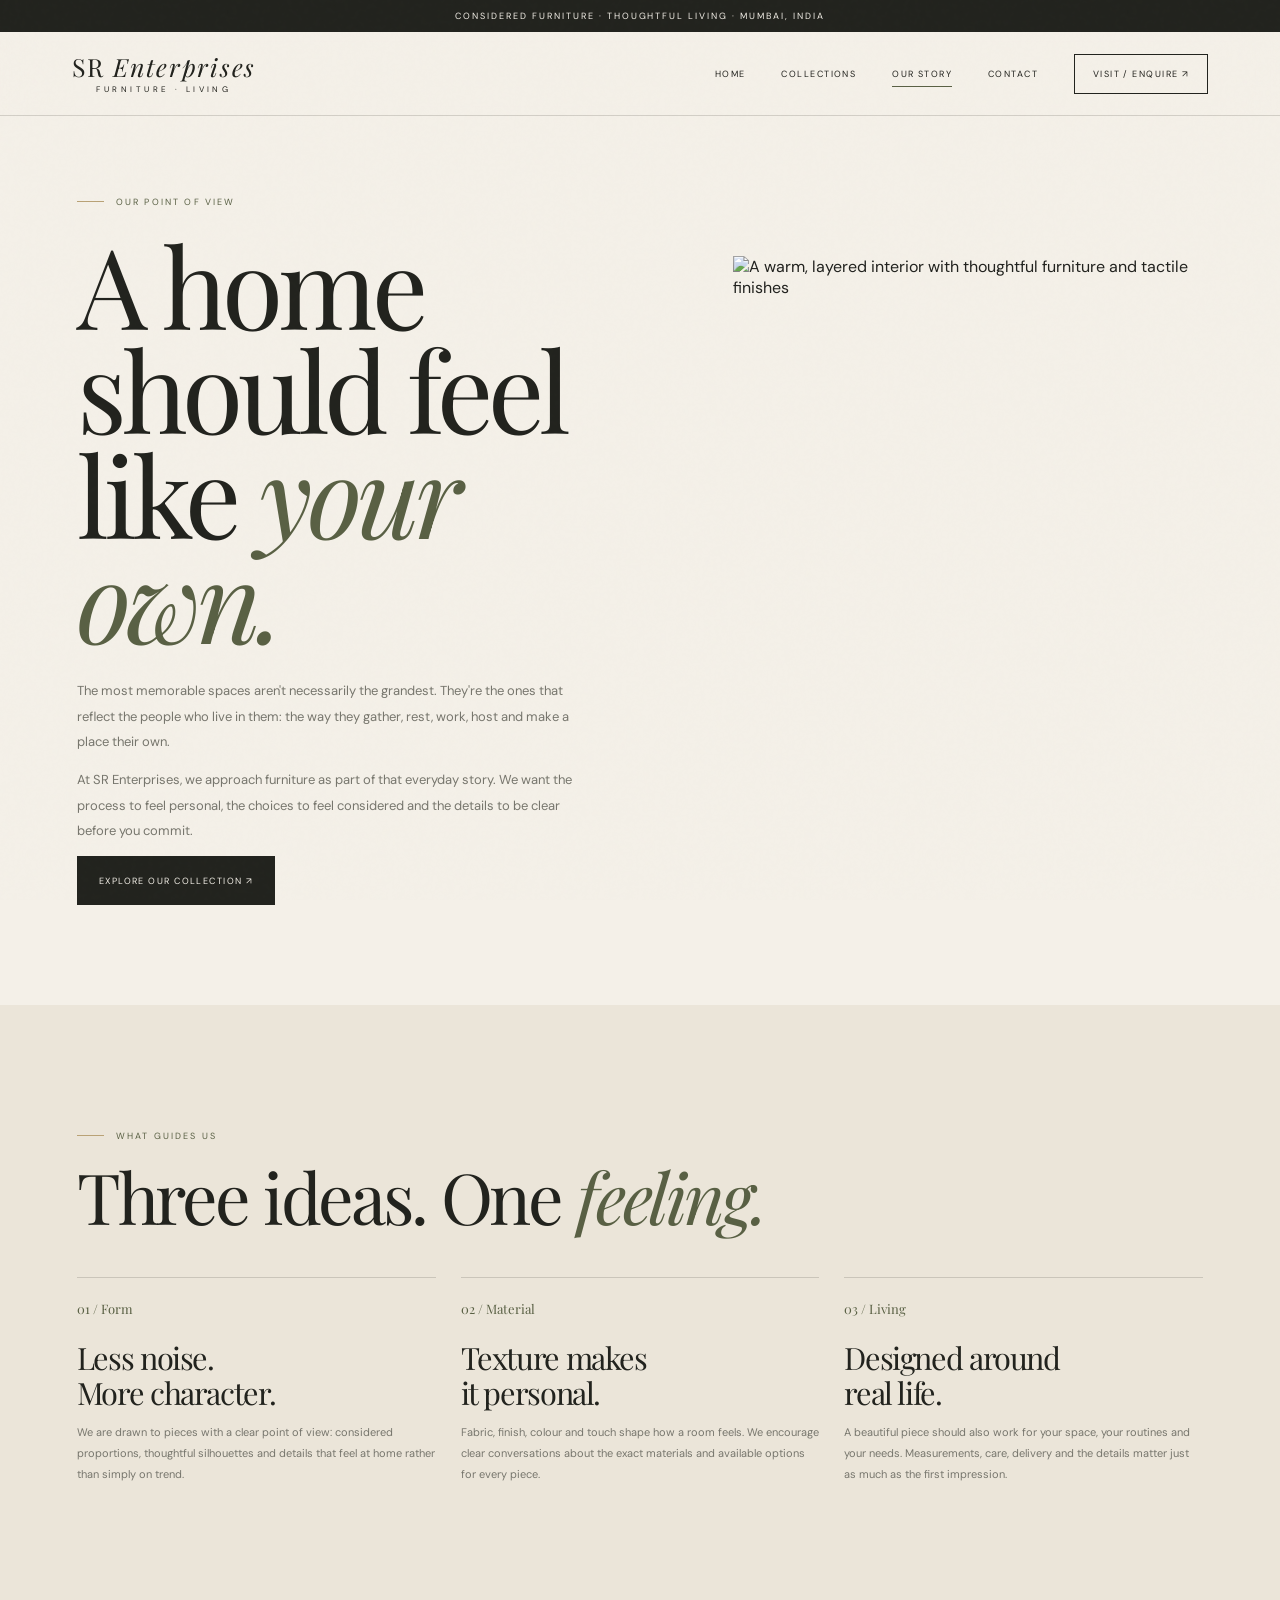
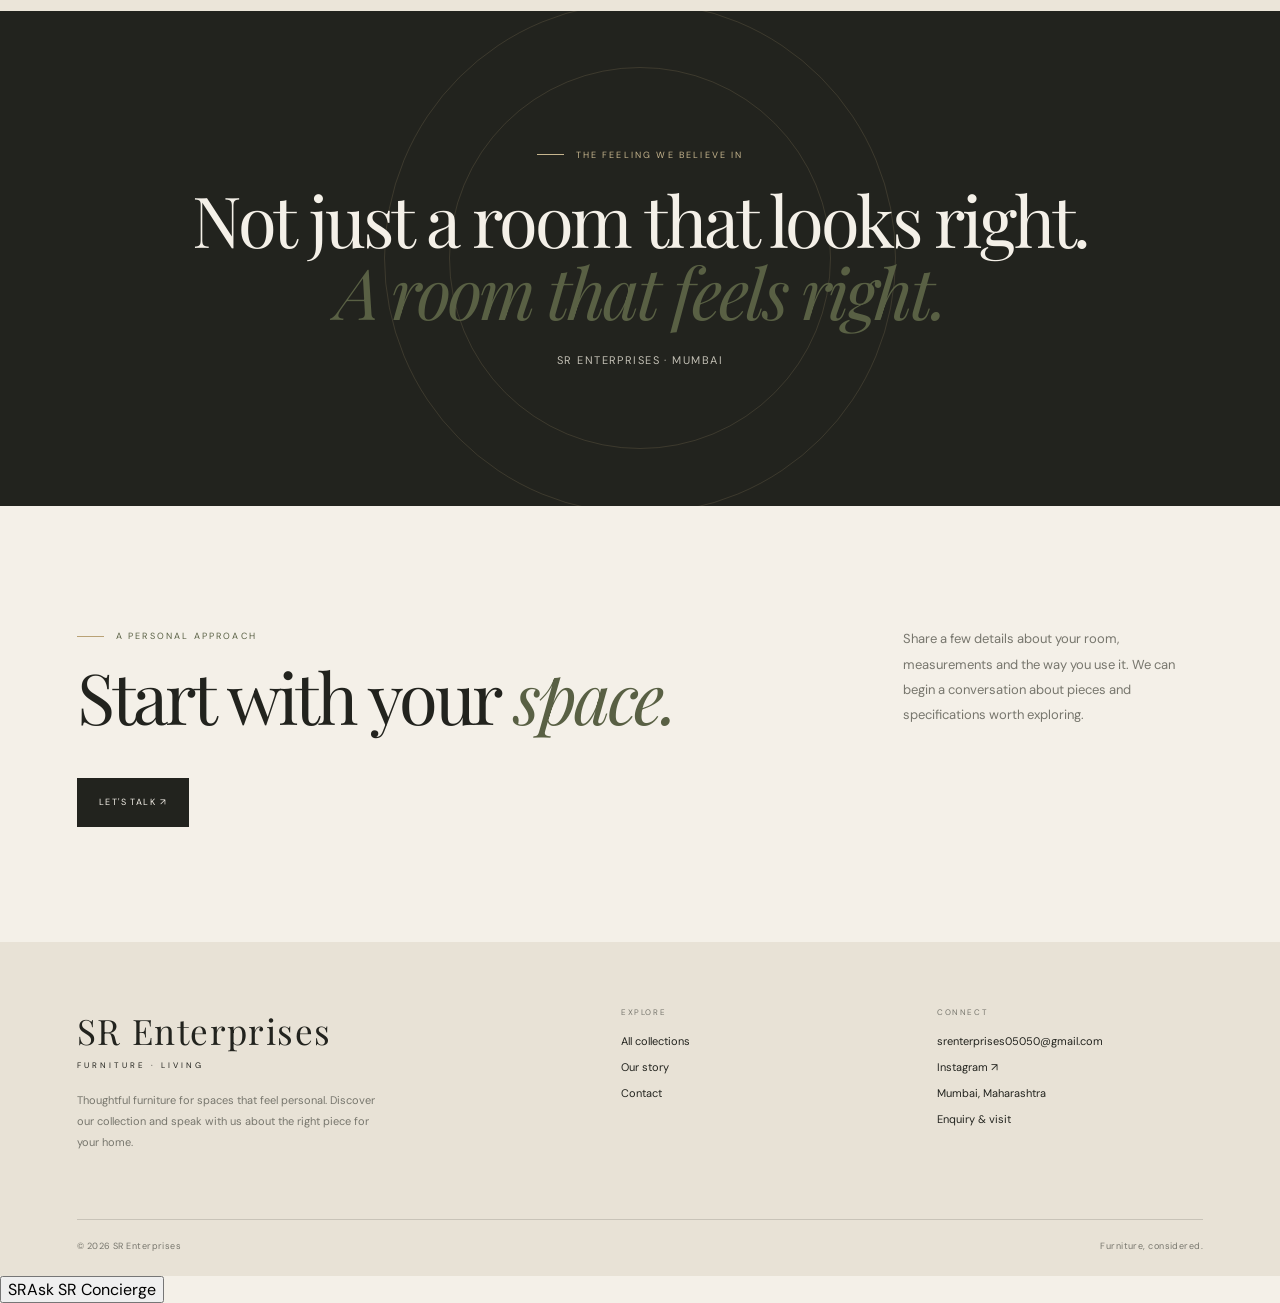
==== commit 7eb93f27: "Add official email and website concierge" ====
--- a/about.html
+++ b/about.html
@@ -4,4 +4,4 @@
 <main><section class="story-hero wrap"><div><span class="eyebrow reveal">Our point of view</span><h1 class="reveal reveal-delay-1">A home should feel like <span class="italic">your own.</span></h1><p class="body-copy reveal reveal-delay-2">The most memorable spaces aren't necessarily the grandest. They're the ones that reflect the people who live in them: the way they gather, rest, work, host and make a place their own.</p><p class="body-copy reveal reveal-delay-3">At SR Enterprises, we approach furniture as part of that everyday story. We want the process to feel personal, the choices to feel considered and the details to be clear before you commit.</p><a class="btn btn-dark reveal" href="collections.html">Explore our collection ↗</a></div><img class="reveal" src="https://images.unsplash.com/photo-1616486338812-3dadae4b4ace?auto=format&fit=crop&w=1400&q=88" alt="A warm, layered interior with thoughtful furniture and tactile finishes" fetchpriority="high"></section>
 <section class="section" style="background:var(--paper2)"><div class="wrap"><span class="eyebrow reveal">What guides us</span><h2 class="reveal">Three ideas. One <span class="italic">feeling.</span></h2><div class="values-grid"><article class="value-card reveal"><span class="num">01 / Form</span><h3>Less noise.<br>More character.</h3><p>We are drawn to pieces with a clear point of view: considered proportions, thoughtful silhouettes and details that feel at home rather than simply on trend.</p></article><article class="value-card reveal reveal-delay-1"><span class="num">02 / Material</span><h3>Texture makes<br>it personal.</h3><p>Fabric, finish, colour and touch shape how a room feels. We encourage clear conversations about the exact materials and available options for every piece.</p></article><article class="value-card reveal reveal-delay-2"><span class="num">03 / Living</span><h3>Designed around<br>real life.</h3><p>A beautiful piece should also work for your space, your routines and your needs. Measurements, care, delivery and the details matter just as much as the first impression.</p></article></div></div></section>
 <section class="statement"><span class="eyebrow">The feeling we believe in</span><h2>Not just a room that looks right.<br><span class="italic">A room that feels right.</span></h2><p>SR ENTERPRISES · MUMBAI</p></section><section class="section wrap"><div class="section-head reveal"><div><span class="eyebrow">A personal approach</span><h2>Start with your <span class="italic">space.</span></h2></div><p class="body-copy">Share a few details about your room, measurements and the way you use it. We can begin a conversation about pieces and specifications worth exploring.</p></div><a class="btn btn-dark reveal" href="contact.html">Let's talk ↗</a></section></main>
-<footer class="footer"><div class="wrap"><div class="footer-top"><div><a class="footer-brand" href="index.html">SR Enterprises<small>FURNITURE · LIVING</small></a><p>Thoughtful furniture for spaces that feel personal. Discover our collection and speak with us about the right piece for your home.</p></div><div class="footer-col"><small>Explore</small><a href="collections.html">All collections</a><a href="about.html">Our story</a><a href="contact.html">Contact</a></div><div class="footer-col"><small>Connect</small><a href="https://www.instagram.com/srenterprises.india/" target="_blank" rel="noopener">Instagram ↗</a><a href="contact.html">Mumbai, Maharashtra</a><a href="contact.html">Enquiry & visit</a></div></div><div class="footer-bottom"><span>© <span data-year></span> SR Enterprises</span><span>Furniture, considered.</span></div></div></footer><button class="back-top" aria-label="Back to top">↑</button></body></html>+<footer class="footer"><div class="wrap"><div class="footer-top"><div><a class="footer-brand" href="index.html">SR Enterprises<small>FURNITURE · LIVING</small></a><p>Thoughtful furniture for spaces that feel personal. Discover our collection and speak with us about the right piece for your home.</p></div><div class="footer-col"><small>Explore</small><a href="collections.html">All collections</a><a href="about.html">Our story</a><a href="contact.html">Contact</a></div><div class="footer-col"><small>Connect</small><a href="mailto:srenterprises05050@gmail.com">srenterprises05050@gmail.com</a><a href="https://www.instagram.com/srenterprises.india/" target="_blank" rel="noopener">Instagram ↗</a><a href="contact.html">Mumbai, Maharashtra</a><a href="contact.html">Enquiry & visit</a></div></div><div class="footer-bottom"><span>© <span data-year></span> SR Enterprises</span><span>Furniture, considered.</span></div></div></footer><div class="concierge-widget" data-concierge><button class="concierge-launcher" type="button" aria-expanded="false" aria-controls="concierge-panel" aria-label="Open SR Concierge"><span class="concierge-launcher-mark">SR</span><span class="concierge-launcher-label">Ask SR Concierge</span><span class="concierge-online-dot"></span></button><section class="concierge-panel" id="concierge-panel" aria-label="SR website assistant" hidden><header class="concierge-head"><div class="concierge-avatar">SR</div><div class="concierge-head-copy"><strong>SR Concierge</strong><span><i></i> Website guide · Always here</span></div><button type="button" class="concierge-close" aria-label="Close assistant">×</button></header><div class="concierge-intro"><span class="eyebrow">A more personal way to explore</span><p>Hi there. I can help you explore our furniture, understand product information and find the right way to enquire.</p></div><div class="concierge-messages" data-concierge-messages aria-live="polite" aria-relevant="additions"><div class="concierge-message concierge-bot">What would you like to know about SR Enterprises?</div></div><div class="concierge-suggestions"><button type="button" data-concierge-prompt="Show me the furniture collections">Explore collections</button><button type="button" data-concierge-prompt="What materials are used in your furniture?">Materials & finishes</button><button type="button" data-concierge-prompt="How do I get a price and place an enquiry?">Pricing & enquiries</button></div><form class="concierge-form" data-concierge-form><label class="sr-only" for="concierge-question">Ask a question about SR Enterprises</label><input id="concierge-question" name="question" maxlength="400" autocomplete="off" placeholder="Ask about our furniture…" required><button type="submit" aria-label="Send question">↑</button></form><p class="concierge-disclaimer">I answer website-related questions only. Exact prices, stock and specifications must be confirmed by our team.</p></section></div><button class="back-top" aria-label="Back to top">↑</button></body></html>
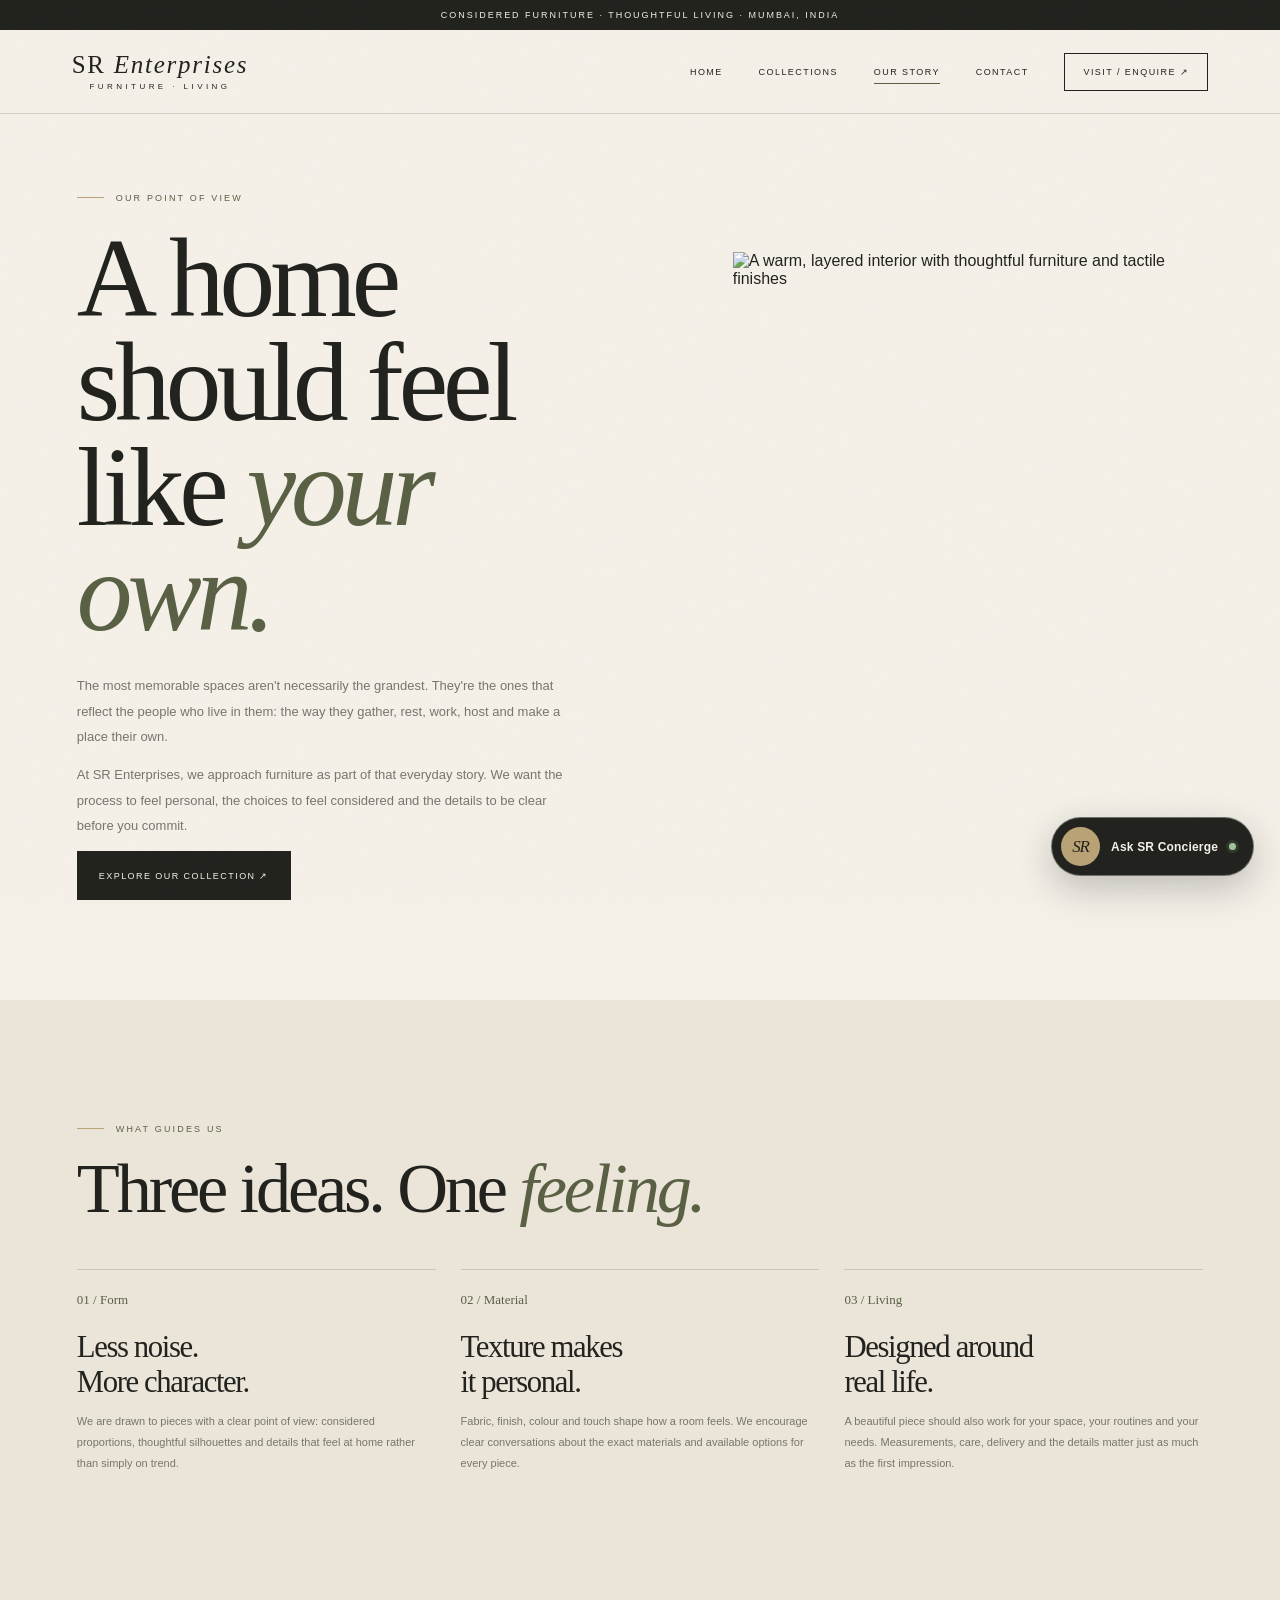
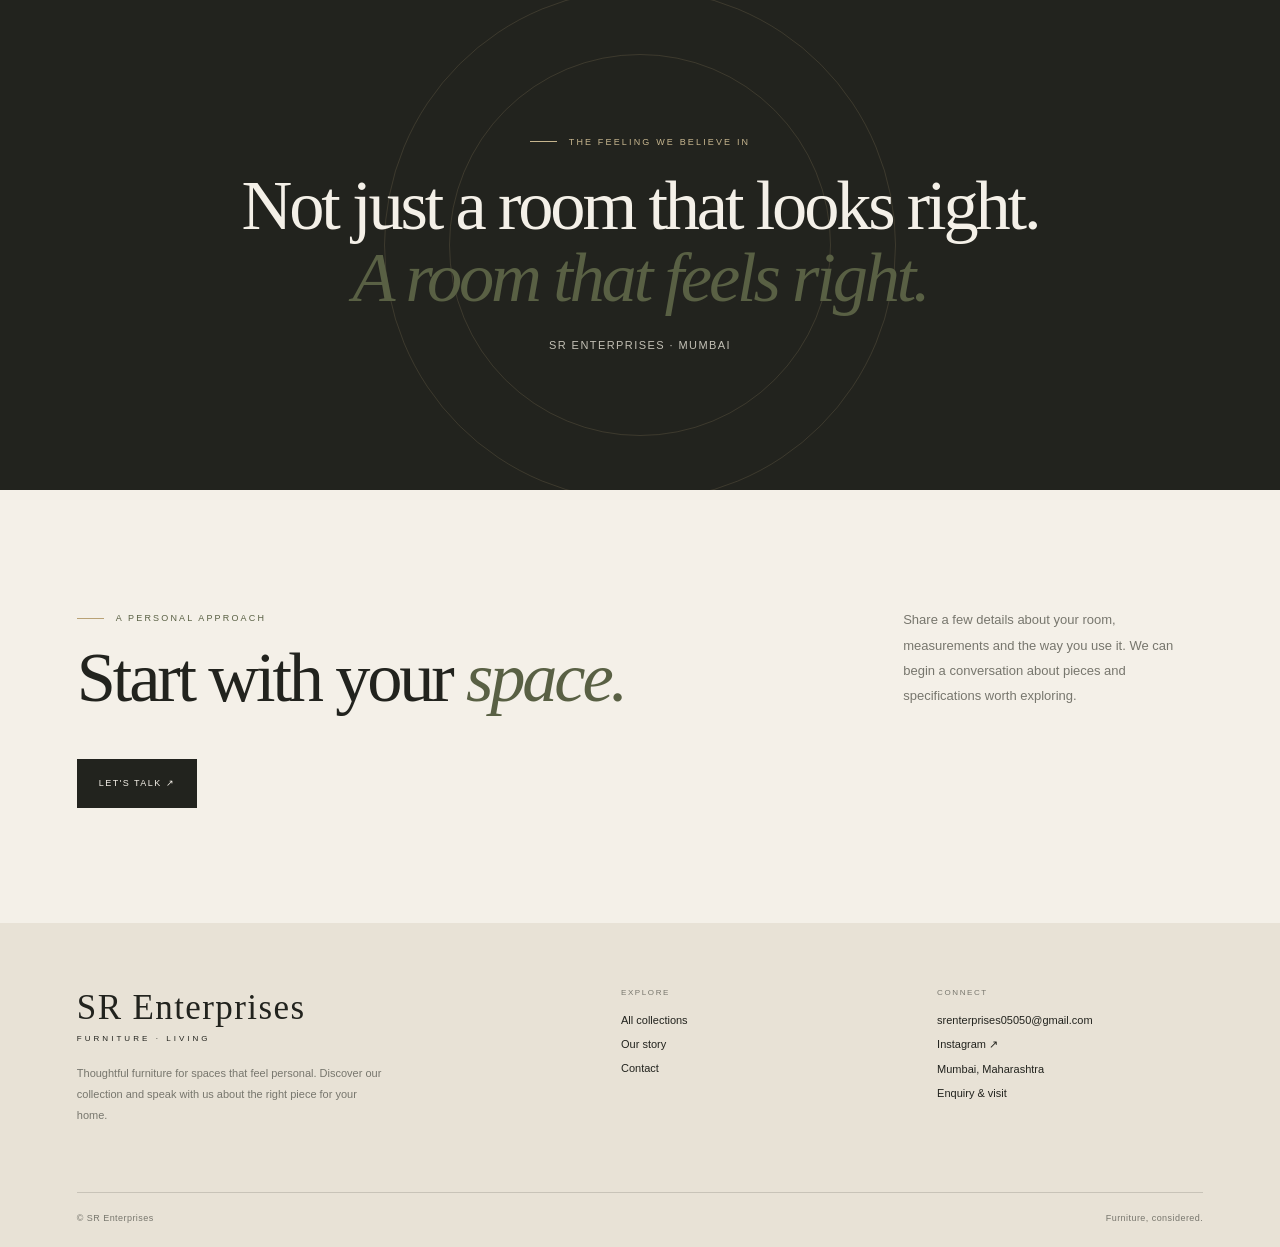
==== commit e70e3c82: "Harden site security and improve mobile UX" ====
--- a/about.html
+++ b/about.html
@@ -1,5 +1,5 @@
 <!doctype html>
-<html lang="en"><head><meta charset="utf-8"><meta name="viewport" content="width=device-width,initial-scale=1"><meta name="theme-color" content="#f4f0e8"><meta name="description" content="Discover the SR Enterprises approach to considered furniture and personal spaces in Mumbai."><title>Our Story — SR Enterprises</title><link rel="stylesheet" href="assets/site.css"><script src="assets/site.js" defer></script></head>
+<html lang="en"><head><meta charset="utf-8"><meta name="viewport" content="width=device-width,initial-scale=1"><meta http-equiv="Content-Security-Policy" content="default-src 'self'; script-src 'self'; style-src 'self' 'unsafe-inline' https://fonts.googleapis.com; img-src 'self' https: data:; font-src 'self' https://fonts.gstatic.com data:; connect-src 'none'; object-src 'none'; base-uri 'self'; form-action 'self' mailto:; upgrade-insecure-requests"><meta name="referrer" content="strict-origin-when-cross-origin"><meta name="theme-color" content="#f4f0e8"><meta name="description" content="Discover the SR Enterprises approach to considered furniture and personal spaces in Mumbai."><title>Our Story — SR Enterprises</title><link rel="stylesheet" href="assets/site.css"><script src="assets/site.js" defer></script></head>
 <body><div class="progress-bar"></div><div class="announcement">Considered furniture · Thoughtful living · Mumbai, India</div><header class="site-nav"><a class="brand" href="index.html">SR <span style="font-style:italic">Enterprises</span><small>FURNITURE · LIVING</small></a><button class="menu-toggle" aria-label="Open navigation" aria-expanded="false">☰</button><nav class="nav-links" aria-label="Main navigation"><a href="index.html">Home</a><a href="collections.html">Collections</a><a href="about.html" class="active">Our story</a><a href="contact.html">Contact</a><a class="nav-cta" href="contact.html">Visit / enquire ↗</a></nav></header>
 <main><section class="story-hero wrap"><div><span class="eyebrow reveal">Our point of view</span><h1 class="reveal reveal-delay-1">A home should feel like <span class="italic">your own.</span></h1><p class="body-copy reveal reveal-delay-2">The most memorable spaces aren't necessarily the grandest. They're the ones that reflect the people who live in them: the way they gather, rest, work, host and make a place their own.</p><p class="body-copy reveal reveal-delay-3">At SR Enterprises, we approach furniture as part of that everyday story. We want the process to feel personal, the choices to feel considered and the details to be clear before you commit.</p><a class="btn btn-dark reveal" href="collections.html">Explore our collection ↗</a></div><img class="reveal" src="https://images.unsplash.com/photo-1616486338812-3dadae4b4ace?auto=format&fit=crop&w=1400&q=88" alt="A warm, layered interior with thoughtful furniture and tactile finishes" fetchpriority="high"></section>
 <section class="section" style="background:var(--paper2)"><div class="wrap"><span class="eyebrow reveal">What guides us</span><h2 class="reveal">Three ideas. One <span class="italic">feeling.</span></h2><div class="values-grid"><article class="value-card reveal"><span class="num">01 / Form</span><h3>Less noise.<br>More character.</h3><p>We are drawn to pieces with a clear point of view: considered proportions, thoughtful silhouettes and details that feel at home rather than simply on trend.</p></article><article class="value-card reveal reveal-delay-1"><span class="num">02 / Material</span><h3>Texture makes<br>it personal.</h3><p>Fabric, finish, colour and touch shape how a room feels. We encourage clear conversations about the exact materials and available options for every piece.</p></article><article class="value-card reveal reveal-delay-2"><span class="num">03 / Living</span><h3>Designed around<br>real life.</h3><p>A beautiful piece should also work for your space, your routines and your needs. Measurements, care, delivery and the details matter just as much as the first impression.</p></article></div></div></section>
--- a/assets/site.css
+++ b/assets/site.css
@@ -7,3 +7,39 @@
 @media(max-width:1000px){.hero-home{grid-template-columns:.9fr 1.1fr;gap:25px}.hero-art{min-height:470px;height:58vw}.category-grid,.product-grid{grid-template-columns:repeat(2,minmax(0,1fr))}.category-card{min-height:400px}.product-layout{gap:35px;grid-template-columns:1fr 1fr}.story-copy{padding:50px}.footer-top{grid-template-columns:1fr 1fr}.footer-top>div:first-child{grid-column:1/-1}.story-hero{gap:40px}.story-hero img{height:480px}}
 @media(max-width:700px){.site-nav{height:72px}.menu-toggle{display:block}.nav-links{display:none;position:absolute;left:0;right:0;top:71px;background:var(--paper);padding:18px 22px 24px;border-bottom:1px solid var(--line);flex-direction:column;align-items:stretch;gap:5px}.nav-links.open{display:flex}.nav-links a{padding:13px 0}.nav-cta{border:0;padding:13px 0!important}.hero-home{display:flex;flex-direction:column;align-items:stretch;padding-top:45px;gap:30px}.hero-copy h1{font-size:clamp(55px,15vw,88px)}.hero-art{height:112vw;min-height:390px;max-height:590px}.hero-photo{left:0;transform:none}.hero-index{left:10px;bottom:10px}.vertical-note{right:8px}.scroll-note{display:none}.section{padding-top:75px;padding-bottom:75px}.section-head{align-items:start;flex-direction:column;margin-bottom:30px;gap:18px}.category-grid{gap:10px}.category-card{min-height:280px}.category-label{left:14px;bottom:15px}.category-label h3{font-size:25px}.product-grid{gap:25px 12px}.product-meta h3{font-size:16px}.product-meta .arrow{display:none}.product-open{opacity:1;transform:none;width:34px;height:34px}.story-band{grid-template-columns:1fr}.story-image{min-height:360px}.story-copy{padding:55px 25px 65px}.statement:before{width:260px;height:260px}.statement:after{width:360px;height:360px}.faq-question{font-size:18px}.footer-top{grid-template-columns:1fr 1fr;gap:28px}.footer-top>div:first-child{grid-column:1/-1}.footer-bottom{flex-direction:column;gap:8px}.page-hero{padding-top:65px}.page-hero h1{font-size:clamp(53px,14vw,82px)}.product-layout{grid-template-columns:1fr;padding-top:25px;gap:28px}.product-gallery{position:static;grid-template-columns:1fr 1fr;gap:8px}.product-gallery .gallery-main{aspect-ratio:1/1}.product-gallery .gallery-small{aspect-ratio:1/1.05}.product-info{padding-top:0}.product-info h1{font-size:clamp(46px,12vw,70px)}.product-actions{flex-direction:column}.contact-grid{grid-template-columns:1fr;gap:35px}.story-hero{grid-template-columns:1fr;padding-top:45px}.story-hero img{height:100vw;max-height:520px}.values-grid{grid-template-columns:1fr;gap:22px}.spec-list{grid-template-columns:1fr 1fr}.collection-tools{align-items:start;flex-direction:column}}
 @media(prefers-reduced-motion:reduce){*,*:before,*:after{scroll-behavior:auto!important;animation-duration:.01ms!important;animation-iteration-count:1!important;transition-duration:.01ms!important}.reveal{opacity:1;transform:none}}
+
+/* SR Concierge — discreet luxury website assistant */
+.sr-only{position:absolute!important;width:1px;height:1px;padding:0;margin:-1px;overflow:hidden;clip:rect(0,0,0,0);white-space:nowrap;border:0}
+.concierge-widget{position:fixed;right:26px;bottom:24px;z-index:120;font-family:var(--sans);color:var(--ink)}
+.concierge-launcher{display:flex;align-items:center;gap:11px;min-height:58px;padding:9px 17px 9px 9px;border:1px solid rgba(255,255,255,.35);border-radius:999px;background:var(--ink);color:var(--paper);box-shadow:0 12px 36px rgba(27,29,23,.24);transition:transform .3s var(--ease),box-shadow .3s var(--ease),background .3s}
+.concierge-launcher:hover{transform:translateY(-3px);box-shadow:0 18px 42px rgba(27,29,23,.29);background:#33372a}
+.concierge-launcher-mark,.concierge-avatar{display:grid;place-items:center;background:var(--gold);color:#22231e;font-family:var(--serif);font-size:17px;font-style:italic;letter-spacing:-.07em;border-radius:50%;width:39px;height:39px;flex-shrink:0}
+.concierge-launcher-label{font-size:12px;letter-spacing:.015em;font-weight:600}
+.concierge-online-dot,.concierge-head-copy i{width:7px;height:7px;border-radius:50%;background:#9fc39a;display:inline-block;box-shadow:0 0 0 3px rgba(159,195,154,.13)}
+.concierge-panel{position:absolute;right:0;bottom:72px;width:min(390px,calc(100vw - 28px));height:min(600px,calc(100dvh - 118px));min-height:440px;max-height:calc(100dvh - 115px);display:flex;flex-direction:column;overflow:hidden;border:1px solid rgba(67,67,51,.15);border-radius:21px;background:var(--paper);box-shadow:0 24px 90px rgba(27,29,23,.25);animation:conciergeIn .34s var(--ease) both}
+.concierge-panel[hidden]{display:none}
+@keyframes conciergeIn{from{opacity:0;transform:translateY(12px) scale(.985)}to{opacity:1;transform:translateY(0) scale(1)}}
+.concierge-head{display:flex;align-items:center;gap:11px;padding:17px 17px 15px;background:var(--ink);color:var(--paper)}
+.concierge-head-copy{display:flex;flex:1;min-width:0;flex-direction:column;gap:5px}
+.concierge-head-copy strong{font-family:var(--serif);font-size:18px;font-weight:500;letter-spacing:-.02em}
+.concierge-head-copy span{font-size:10px;color:#d1d0c5;letter-spacing:.03em}
+.concierge-head-copy i{width:6px;height:6px;margin-right:5px;box-shadow:none}
+.concierge-close{border:1px solid rgba(255,255,255,.22);border-radius:50%;width:32px;height:32px;background:transparent;color:var(--paper);font-size:23px;line-height:1}
+.concierge-intro{padding:17px 18px 12px;border-bottom:1px solid var(--line)}
+.concierge-intro .eyebrow{font-size:9px;letter-spacing:.15em}
+.concierge-intro p{margin:8px 0 0;color:#5f6057;font-size:12px;line-height:1.65}
+.concierge-messages{display:flex;flex:1;flex-direction:column;align-items:stretch;gap:10px;overflow:auto;padding:15px 15px 12px;overscroll-behavior:contain}
+.concierge-message{max-width:92%;padding:11px 13px;border-radius:13px;font-size:12px;line-height:1.65;white-space:pre-line;overflow-wrap:anywhere}
+.concierge-bot{align-self:flex-start;border:1px solid rgba(34,35,30,.08);border-bottom-left-radius:4px;background:#fffdf8}
+.concierge-user{align-self:flex-end;border-bottom-right-radius:4px;background:var(--olive);color:white}
+.concierge-message a{display:inline-block;margin-top:7px;color:var(--olive);font-weight:700;text-decoration:underline;text-underline-offset:3px}
+.concierge-suggestions{display:flex;gap:6px;flex-wrap:wrap;padding:0 14px 12px}
+.concierge-suggestions button{border:1px solid rgba(89,96,68,.24);border-radius:999px;background:transparent;padding:8px 10px;font-size:10px;color:var(--olive);transition:background .2s,color .2s}
+.concierge-suggestions button:hover{background:var(--olive);color:#fff}
+.concierge-form{display:flex;align-items:center;gap:8px;margin:0 13px;padding:7px 7px 7px 14px;border:1px solid rgba(34,35,30,.16);border-radius:999px;background:#fffdf8}
+.concierge-form input{flex:1;min-width:0;border:0;outline:0;background:transparent;color:var(--ink);font-size:12px}
+.concierge-form input::placeholder{color:#89887e}
+.concierge-form button{width:34px;height:34px;flex-shrink:0;border:0;border-radius:50%;background:var(--ink);color:white;font-size:19px;line-height:1}
+.concierge-disclaimer{margin:9px 17px 13px;color:#858478;font-size:9px;line-height:1.5}
+@media(max-width:600px){.concierge-widget{right:13px;bottom:13px}.concierge-launcher{min-height:52px;padding-right:14px}.concierge-launcher-mark{width:35px;height:35px}.concierge-panel{bottom:62px;width:min(390px,calc(100vw - 26px));height:min(650px,calc(100dvh - 90px));max-height:calc(100dvh - 90px);min-height:410px}.concierge-intro{padding:13px 15px 10px}.concierge-messages{padding:12px}.concierge-suggestions{padding:0 10px 10px}.concierge-suggestions button{font-size:9px;padding:8px}.concierge-disclaimer{margin:8px 13px 11px}}
+@media(prefers-reduced-motion:reduce){.concierge-panel{animation:none}.concierge-launcher{transition:none}}
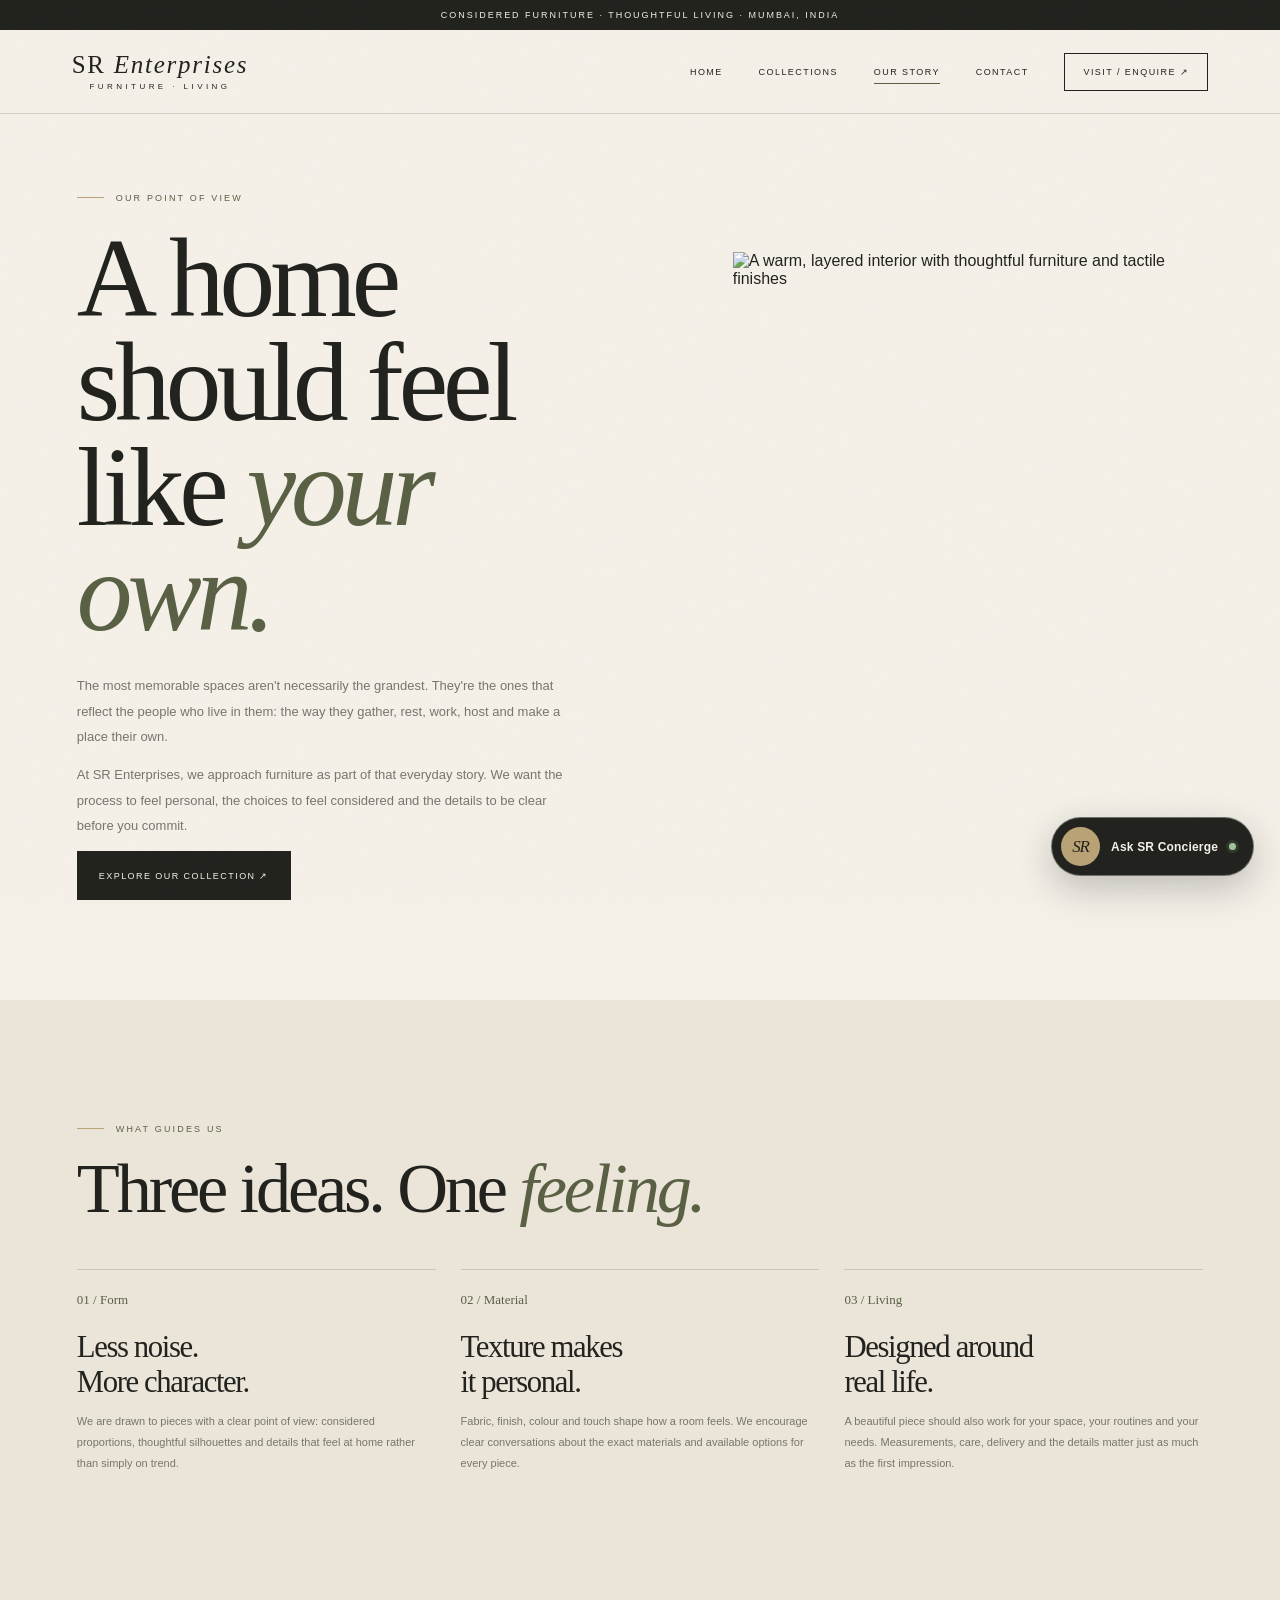
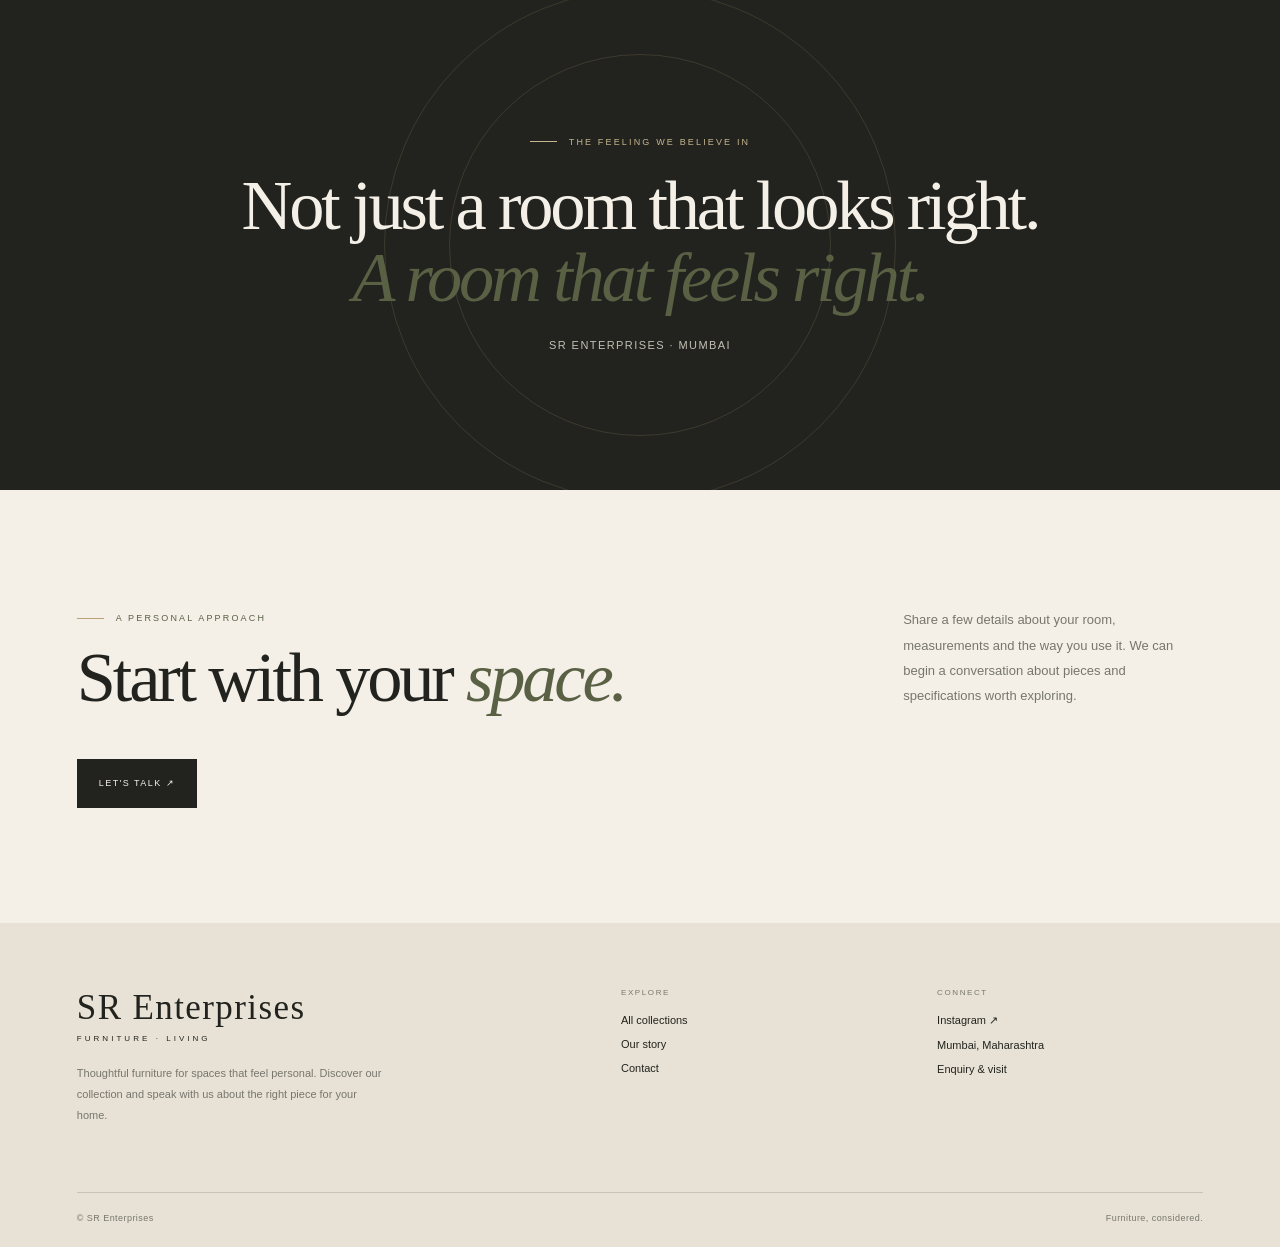
==== commit 7643ac07: "Use admin-configured enquiry email in site footer" ====
--- a/about.html
+++ b/about.html
@@ -1,7 +1,7 @@
 <!doctype html>
-<html lang="en"><head><meta charset="utf-8"><meta name="viewport" content="width=device-width,initial-scale=1"><meta http-equiv="Content-Security-Policy" content="default-src 'self'; script-src 'self'; style-src 'self' 'unsafe-inline' https://fonts.googleapis.com; img-src 'self' https: data:; font-src 'self' https://fonts.gstatic.com data:; connect-src 'none'; object-src 'none'; base-uri 'self'; form-action 'self' mailto:; upgrade-insecure-requests"><meta name="referrer" content="strict-origin-when-cross-origin"><meta name="theme-color" content="#f4f0e8"><meta name="description" content="Discover the SR Enterprises approach to considered furniture and personal spaces in Mumbai."><title>Our Story — SR Enterprises</title><link rel="stylesheet" href="assets/site.css"><script src="assets/site.js" defer></script></head>
+<html lang="en"><head><meta charset="utf-8"><meta name="viewport" content="width=device-width,initial-scale=1"><meta http-equiv="Content-Security-Policy" content="default-src 'self'; script-src 'self'; style-src 'self' 'unsafe-inline' https://fonts.googleapis.com; img-src 'self' https: data:; font-src 'self' https://fonts.gstatic.com data:; connect-src 'self' https://*.supabase.co; object-src 'none'; base-uri 'self'; form-action 'self' mailto:; upgrade-insecure-requests"><meta name="referrer" content="strict-origin-when-cross-origin"><meta name="theme-color" content="#f4f0e8"><meta name="description" content="Discover the SR Enterprises approach to considered furniture and personal spaces in Mumbai."><title>Our Story — SR Enterprises</title><link rel="stylesheet" href="assets/site.css"><script src="assets/site.js" defer></script></head>
 <body><div class="progress-bar"></div><div class="announcement">Considered furniture · Thoughtful living · Mumbai, India</div><header class="site-nav"><a class="brand" href="index.html">SR <span style="font-style:italic">Enterprises</span><small>FURNITURE · LIVING</small></a><button class="menu-toggle" aria-label="Open navigation" aria-expanded="false">☰</button><nav class="nav-links" aria-label="Main navigation"><a href="index.html">Home</a><a href="collections.html">Collections</a><a href="about.html" class="active">Our story</a><a href="contact.html">Contact</a><a class="nav-cta" href="contact.html">Visit / enquire ↗</a></nav></header>
 <main><section class="story-hero wrap"><div><span class="eyebrow reveal">Our point of view</span><h1 class="reveal reveal-delay-1">A home should feel like <span class="italic">your own.</span></h1><p class="body-copy reveal reveal-delay-2">The most memorable spaces aren't necessarily the grandest. They're the ones that reflect the people who live in them: the way they gather, rest, work, host and make a place their own.</p><p class="body-copy reveal reveal-delay-3">At SR Enterprises, we approach furniture as part of that everyday story. We want the process to feel personal, the choices to feel considered and the details to be clear before you commit.</p><a class="btn btn-dark reveal" href="collections.html">Explore our collection ↗</a></div><img class="reveal" src="https://images.unsplash.com/photo-1616486338812-3dadae4b4ace?auto=format&fit=crop&w=1400&q=88" alt="A warm, layered interior with thoughtful furniture and tactile finishes" fetchpriority="high"></section>
 <section class="section" style="background:var(--paper2)"><div class="wrap"><span class="eyebrow reveal">What guides us</span><h2 class="reveal">Three ideas. One <span class="italic">feeling.</span></h2><div class="values-grid"><article class="value-card reveal"><span class="num">01 / Form</span><h3>Less noise.<br>More character.</h3><p>We are drawn to pieces with a clear point of view: considered proportions, thoughtful silhouettes and details that feel at home rather than simply on trend.</p></article><article class="value-card reveal reveal-delay-1"><span class="num">02 / Material</span><h3>Texture makes<br>it personal.</h3><p>Fabric, finish, colour and touch shape how a room feels. We encourage clear conversations about the exact materials and available options for every piece.</p></article><article class="value-card reveal reveal-delay-2"><span class="num">03 / Living</span><h3>Designed around<br>real life.</h3><p>A beautiful piece should also work for your space, your routines and your needs. Measurements, care, delivery and the details matter just as much as the first impression.</p></article></div></div></section>
 <section class="statement"><span class="eyebrow">The feeling we believe in</span><h2>Not just a room that looks right.<br><span class="italic">A room that feels right.</span></h2><p>SR ENTERPRISES · MUMBAI</p></section><section class="section wrap"><div class="section-head reveal"><div><span class="eyebrow">A personal approach</span><h2>Start with your <span class="italic">space.</span></h2></div><p class="body-copy">Share a few details about your room, measurements and the way you use it. We can begin a conversation about pieces and specifications worth exploring.</p></div><a class="btn btn-dark reveal" href="contact.html">Let's talk ↗</a></section></main>
-<footer class="footer"><div class="wrap"><div class="footer-top"><div><a class="footer-brand" href="index.html">SR Enterprises<small>FURNITURE · LIVING</small></a><p>Thoughtful furniture for spaces that feel personal. Discover our collection and speak with us about the right piece for your home.</p></div><div class="footer-col"><small>Explore</small><a href="collections.html">All collections</a><a href="about.html">Our story</a><a href="contact.html">Contact</a></div><div class="footer-col"><small>Connect</small><a href="mailto:srenterprises05050@gmail.com">srenterprises05050@gmail.com</a><a href="https://www.instagram.com/srenterprises.india/" target="_blank" rel="noopener">Instagram ↗</a><a href="contact.html">Mumbai, Maharashtra</a><a href="contact.html">Enquiry & visit</a></div></div><div class="footer-bottom"><span>© <span data-year></span> SR Enterprises</span><span>Furniture, considered.</span></div></div></footer><div class="concierge-widget" data-concierge><button class="concierge-launcher" type="button" aria-expanded="false" aria-controls="concierge-panel" aria-label="Open SR Concierge"><span class="concierge-launcher-mark">SR</span><span class="concierge-launcher-label">Ask SR Concierge</span><span class="concierge-online-dot"></span></button><section class="concierge-panel" id="concierge-panel" aria-label="SR website assistant" hidden><header class="concierge-head"><div class="concierge-avatar">SR</div><div class="concierge-head-copy"><strong>SR Concierge</strong><span><i></i> Website guide · Always here</span></div><button type="button" class="concierge-close" aria-label="Close assistant">×</button></header><div class="concierge-intro"><span class="eyebrow">A more personal way to explore</span><p>Hi there. I can help you explore our furniture, understand product information and find the right way to enquire.</p></div><div class="concierge-messages" data-concierge-messages aria-live="polite" aria-relevant="additions"><div class="concierge-message concierge-bot">What would you like to know about SR Enterprises?</div></div><div class="concierge-suggestions"><button type="button" data-concierge-prompt="Show me the furniture collections">Explore collections</button><button type="button" data-concierge-prompt="What materials are used in your furniture?">Materials & finishes</button><button type="button" data-concierge-prompt="How do I get a price and place an enquiry?">Pricing & enquiries</button></div><form class="concierge-form" data-concierge-form><label class="sr-only" for="concierge-question">Ask a question about SR Enterprises</label><input id="concierge-question" name="question" maxlength="400" autocomplete="off" placeholder="Ask about our furniture…" required><button type="submit" aria-label="Send question">↑</button></form><p class="concierge-disclaimer">I answer website-related questions only. Exact prices, stock and specifications must be confirmed by our team.</p></section></div><button class="back-top" aria-label="Back to top">↑</button></body></html>+<footer class="footer"><div class="wrap"><div class="footer-top"><div><a class="footer-brand" href="index.html">SR Enterprises<small>FURNITURE · LIVING</small></a><p>Thoughtful furniture for spaces that feel personal. Discover our collection and speak with us about the right piece for your home.</p></div><div class="footer-col"><small>Explore</small><a href="collections.html">All collections</a><a href="about.html">Our story</a><a href="contact.html">Contact</a></div><div class="footer-col"><small>Connect</small><a data-contact-email href="mailto:" hidden></a><a href="https://www.instagram.com/srenterprises.india/" target="_blank" rel="noopener">Instagram ↗</a><a href="contact.html">Mumbai, Maharashtra</a><a href="contact.html">Enquiry & visit</a></div></div><div class="footer-bottom"><span>© <span data-year></span> SR Enterprises</span><span>Furniture, considered.</span></div></div></footer><div class="concierge-widget" data-concierge><button class="concierge-launcher" type="button" aria-expanded="false" aria-controls="concierge-panel" aria-label="Open SR Concierge"><span class="concierge-launcher-mark">SR</span><span class="concierge-launcher-label">Ask SR Concierge</span><span class="concierge-online-dot"></span></button><section class="concierge-panel" id="concierge-panel" aria-label="SR website assistant" hidden><header class="concierge-head"><div class="concierge-avatar">SR</div><div class="concierge-head-copy"><strong>SR Concierge</strong><span><i></i> Website guide · Always here</span></div><button type="button" class="concierge-close" aria-label="Close assistant">×</button></header><div class="concierge-intro"><span class="eyebrow">A more personal way to explore</span><p>Hi there. I can help you explore our furniture, understand product information and find the right way to enquire.</p></div><div class="concierge-messages" data-concierge-messages aria-live="polite" aria-relevant="additions"><div class="concierge-message concierge-bot">What would you like to know about SR Enterprises?</div></div><div class="concierge-suggestions"><button type="button" data-concierge-prompt="Show me the furniture collections">Explore collections</button><button type="button" data-concierge-prompt="What materials are used in your furniture?">Materials & finishes</button><button type="button" data-concierge-prompt="How do I get a price and place an enquiry?">Pricing & enquiries</button></div><form class="concierge-form" data-concierge-form><label class="sr-only" for="concierge-question">Ask a question about SR Enterprises</label><input id="concierge-question" name="question" maxlength="400" autocomplete="off" placeholder="Ask about our furniture…" required><button type="submit" aria-label="Send question">↑</button></form><p class="concierge-disclaimer">I answer website-related questions only. Exact prices, stock and specifications must be confirmed by our team.</p></section></div><button class="back-top" aria-label="Back to top">↑</button></body></html>
--- a/assets/site.css
+++ b/assets/site.css
@@ -43,3 +43,9 @@
 .concierge-disclaimer{margin:9px 17px 13px;color:#858478;font-size:9px;line-height:1.5}
 @media(max-width:600px){.concierge-widget{right:13px;bottom:13px}.concierge-launcher{min-height:52px;padding-right:14px}.concierge-launcher-mark{width:35px;height:35px}.concierge-panel{bottom:62px;width:min(390px,calc(100vw - 26px));height:min(650px,calc(100dvh - 90px));max-height:calc(100dvh - 90px);min-height:410px}.concierge-intro{padding:13px 15px 10px}.concierge-messages{padding:12px}.concierge-suggestions{padding:0 10px 10px}.concierge-suggestions button{font-size:9px;padding:8px}.concierge-disclaimer{margin:8px 13px 11px}}
 @media(prefers-reduced-motion:reduce){.concierge-panel{animation:none}.concierge-launcher{transition:none}}
+
+
+/* Mobile-first refinements and safer touch targets */
+@media(max-width:700px){.site-nav{padding-left:18px;padding-right:18px}.brand{font-size:23px}.hero-actions{align-items:stretch;gap:12px}.hero-actions .btn,.hero-actions .text-link{width:100%;justify-content:center}.category-grid,.product-grid{grid-template-columns:repeat(2,minmax(0,1fr))}.category-card{min-height:clamp(220px,62vw,310px)}.product-meta{align-items:flex-start}.product-meta h3{line-height:1.25;overflow-wrap:anywhere}.product-meta p{line-height:1.6}.btn,.filter-btn,.swatch{min-height:44px}.concierge-widget{right:max(10px,env(safe-area-inset-right));bottom:max(10px,env(safe-area-inset-bottom))}.concierge-launcher{min-height:48px;box-shadow:0 8px 28px rgba(30,28,22,.18)}.concierge-panel{position:fixed;right:10px;left:10px;bottom:calc(68px + env(safe-area-inset-bottom));width:auto;max-width:none;max-height:min(72dvh,620px);border-radius:18px}.concierge-messages{max-height:30dvh;overscroll-behavior:contain}.concierge-form input{font-size:16px;min-height:46px}.concierge-form button{min-width:46px;min-height:46px}.footer-col a,.nav-links a{min-height:40px;display:flex;align-items:center}.contact-form input,.contact-form textarea,.contact-form select{font-size:16px}}
+@media(max-width:380px){.announcement{font-size:8px;letter-spacing:.12em}.category-grid,.product-grid{gap:18px 9px}.category-label h3{font-size:22px}.product-meta h3{font-size:14px}.concierge-launcher-label{font-size:11px}}
+@media(hover:none){.btn:hover,.category-card:hover img,.product-card:hover .product-image img{transform:none}}
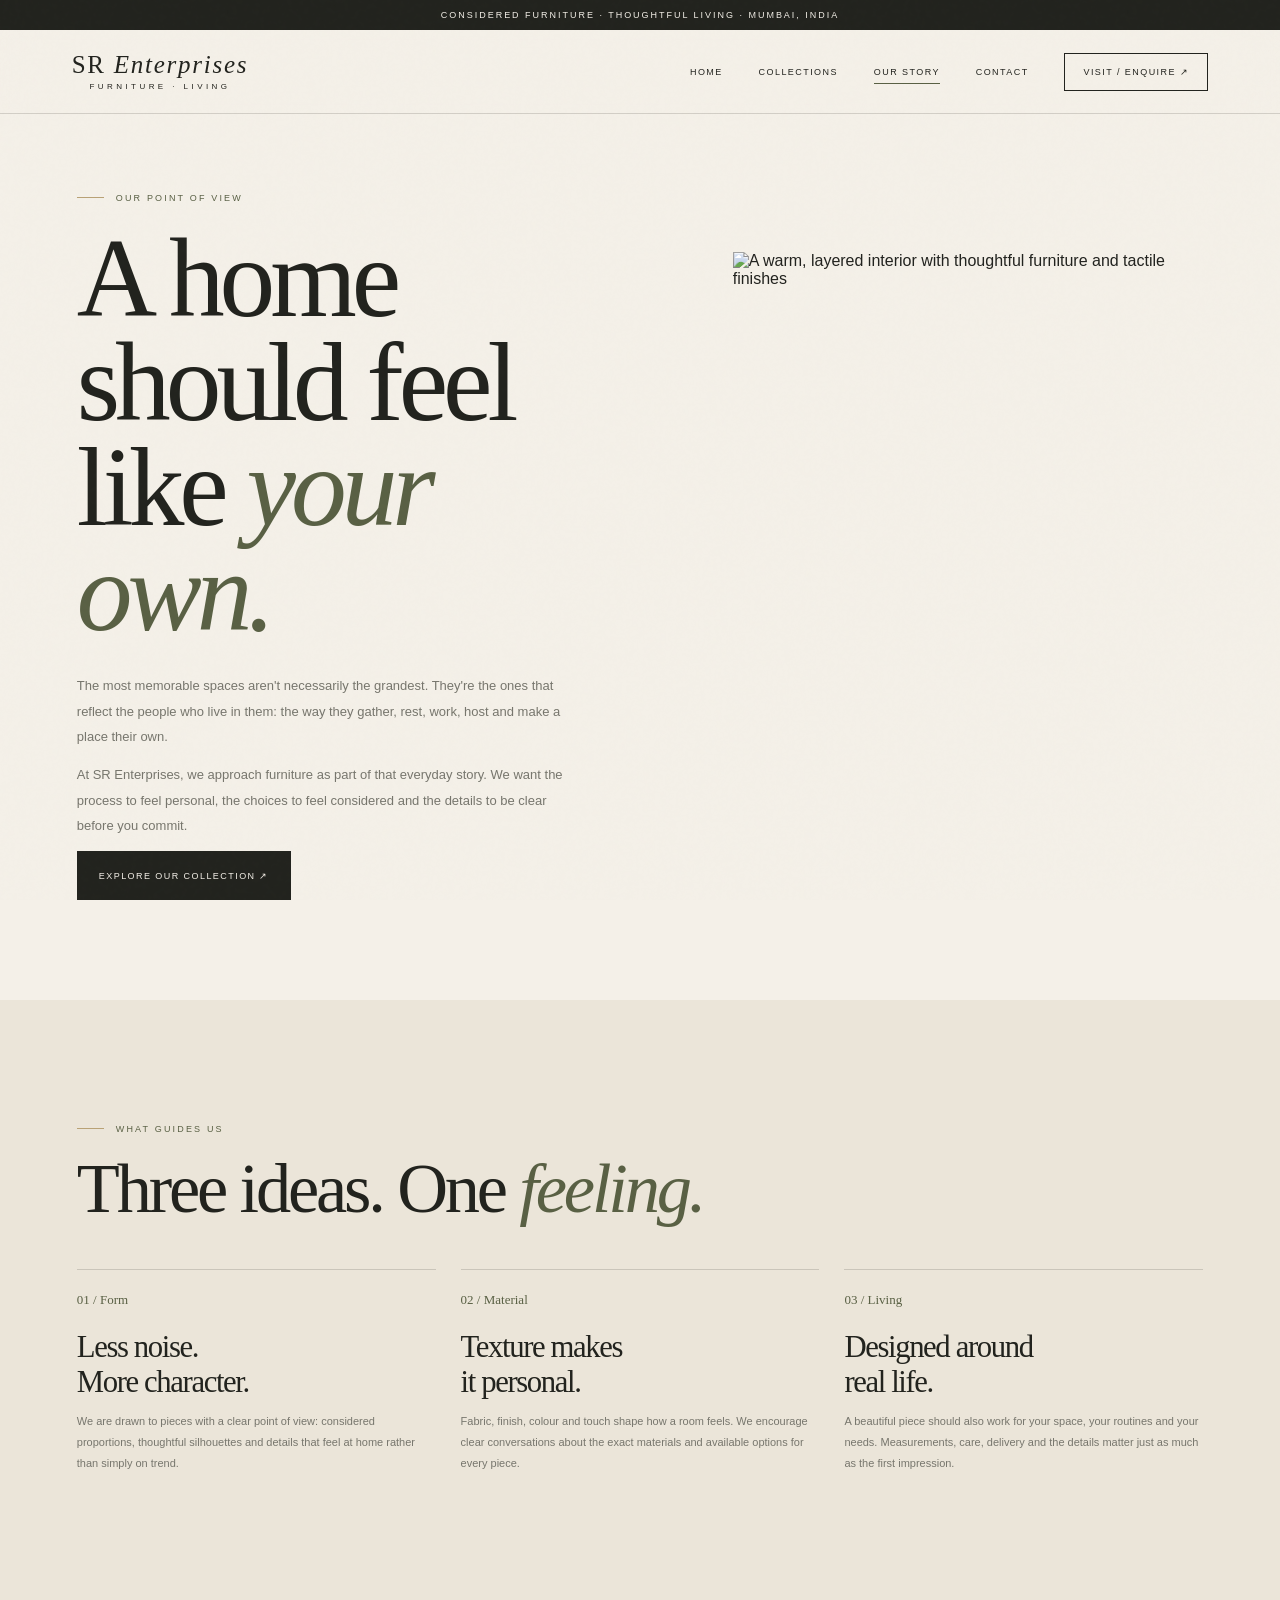
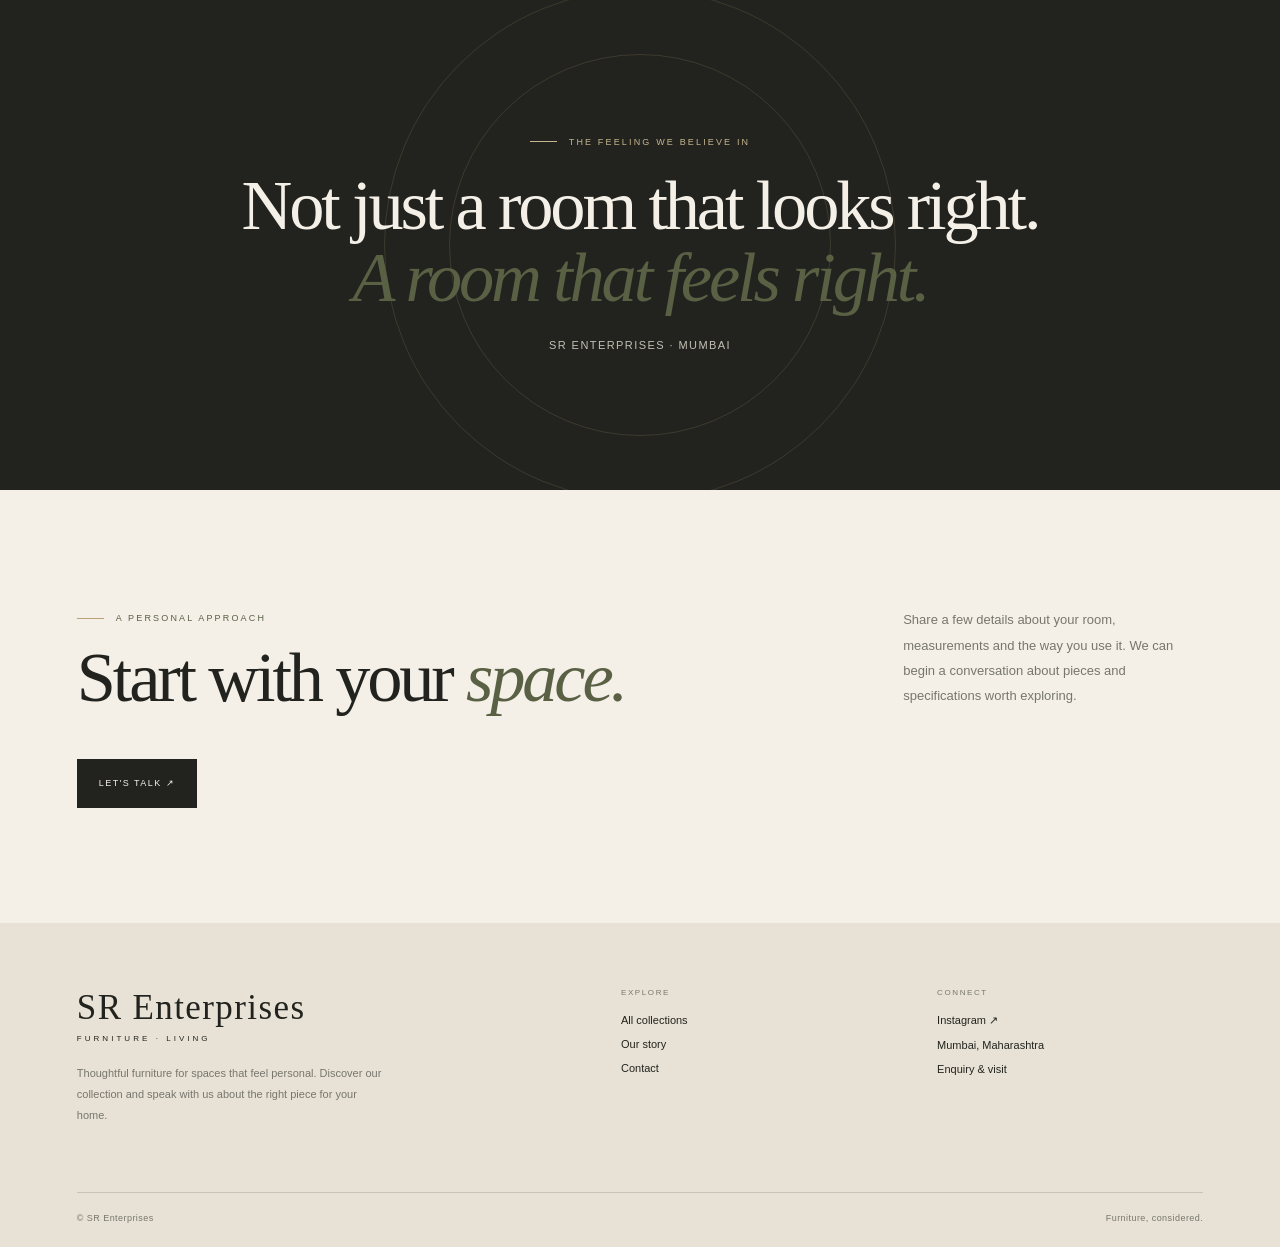
==== commit 2356e7de: "Remove floating chatbot from website" ====
--- a/about.html
+++ b/about.html
@@ -4,4 +4,4 @@
 <main><section class="story-hero wrap"><div><span class="eyebrow reveal">Our point of view</span><h1 class="reveal reveal-delay-1">A home should feel like <span class="italic">your own.</span></h1><p class="body-copy reveal reveal-delay-2">The most memorable spaces aren't necessarily the grandest. They're the ones that reflect the people who live in them: the way they gather, rest, work, host and make a place their own.</p><p class="body-copy reveal reveal-delay-3">At SR Enterprises, we approach furniture as part of that everyday story. We want the process to feel personal, the choices to feel considered and the details to be clear before you commit.</p><a class="btn btn-dark reveal" href="collections.html">Explore our collection ↗</a></div><img class="reveal" src="https://images.unsplash.com/photo-1616486338812-3dadae4b4ace?auto=format&fit=crop&w=1400&q=88" alt="A warm, layered interior with thoughtful furniture and tactile finishes" fetchpriority="high"></section>
 <section class="section" style="background:var(--paper2)"><div class="wrap"><span class="eyebrow reveal">What guides us</span><h2 class="reveal">Three ideas. One <span class="italic">feeling.</span></h2><div class="values-grid"><article class="value-card reveal"><span class="num">01 / Form</span><h3>Less noise.<br>More character.</h3><p>We are drawn to pieces with a clear point of view: considered proportions, thoughtful silhouettes and details that feel at home rather than simply on trend.</p></article><article class="value-card reveal reveal-delay-1"><span class="num">02 / Material</span><h3>Texture makes<br>it personal.</h3><p>Fabric, finish, colour and touch shape how a room feels. We encourage clear conversations about the exact materials and available options for every piece.</p></article><article class="value-card reveal reveal-delay-2"><span class="num">03 / Living</span><h3>Designed around<br>real life.</h3><p>A beautiful piece should also work for your space, your routines and your needs. Measurements, care, delivery and the details matter just as much as the first impression.</p></article></div></div></section>
 <section class="statement"><span class="eyebrow">The feeling we believe in</span><h2>Not just a room that looks right.<br><span class="italic">A room that feels right.</span></h2><p>SR ENTERPRISES · MUMBAI</p></section><section class="section wrap"><div class="section-head reveal"><div><span class="eyebrow">A personal approach</span><h2>Start with your <span class="italic">space.</span></h2></div><p class="body-copy">Share a few details about your room, measurements and the way you use it. We can begin a conversation about pieces and specifications worth exploring.</p></div><a class="btn btn-dark reveal" href="contact.html">Let's talk ↗</a></section></main>
-<footer class="footer"><div class="wrap"><div class="footer-top"><div><a class="footer-brand" href="index.html">SR Enterprises<small>FURNITURE · LIVING</small></a><p>Thoughtful furniture for spaces that feel personal. Discover our collection and speak with us about the right piece for your home.</p></div><div class="footer-col"><small>Explore</small><a href="collections.html">All collections</a><a href="about.html">Our story</a><a href="contact.html">Contact</a></div><div class="footer-col"><small>Connect</small><a data-contact-email href="mailto:" hidden></a><a href="https://www.instagram.com/srenterprises.india/" target="_blank" rel="noopener">Instagram ↗</a><a href="contact.html">Mumbai, Maharashtra</a><a href="contact.html">Enquiry & visit</a></div></div><div class="footer-bottom"><span>© <span data-year></span> SR Enterprises</span><span>Furniture, considered.</span></div></div></footer><div class="concierge-widget" data-concierge><button class="concierge-launcher" type="button" aria-expanded="false" aria-controls="concierge-panel" aria-label="Open SR Concierge"><span class="concierge-launcher-mark">SR</span><span class="concierge-launcher-label">Ask SR Concierge</span><span class="concierge-online-dot"></span></button><section class="concierge-panel" id="concierge-panel" aria-label="SR website assistant" hidden><header class="concierge-head"><div class="concierge-avatar">SR</div><div class="concierge-head-copy"><strong>SR Concierge</strong><span><i></i> Website guide · Always here</span></div><button type="button" class="concierge-close" aria-label="Close assistant">×</button></header><div class="concierge-intro"><span class="eyebrow">A more personal way to explore</span><p>Hi there. I can help you explore our furniture, understand product information and find the right way to enquire.</p></div><div class="concierge-messages" data-concierge-messages aria-live="polite" aria-relevant="additions"><div class="concierge-message concierge-bot">What would you like to know about SR Enterprises?</div></div><div class="concierge-suggestions"><button type="button" data-concierge-prompt="Show me the furniture collections">Explore collections</button><button type="button" data-concierge-prompt="What materials are used in your furniture?">Materials & finishes</button><button type="button" data-concierge-prompt="How do I get a price and place an enquiry?">Pricing & enquiries</button></div><form class="concierge-form" data-concierge-form><label class="sr-only" for="concierge-question">Ask a question about SR Enterprises</label><input id="concierge-question" name="question" maxlength="400" autocomplete="off" placeholder="Ask about our furniture…" required><button type="submit" aria-label="Send question">↑</button></form><p class="concierge-disclaimer">I answer website-related questions only. Exact prices, stock and specifications must be confirmed by our team.</p></section></div><button class="back-top" aria-label="Back to top">↑</button></body></html>+<footer class="footer"><div class="wrap"><div class="footer-top"><div><a class="footer-brand" href="index.html">SR Enterprises<small>FURNITURE · LIVING</small></a><p>Thoughtful furniture for spaces that feel personal. Discover our collection and speak with us about the right piece for your home.</p></div><div class="footer-col"><small>Explore</small><a href="collections.html">All collections</a><a href="about.html">Our story</a><a href="contact.html">Contact</a></div><div class="footer-col"><small>Connect</small><a data-contact-email href="mailto:" hidden></a><a href="https://www.instagram.com/srenterprises.india/" target="_blank" rel="noopener">Instagram ↗</a><a href="contact.html">Mumbai, Maharashtra</a><a href="contact.html">Enquiry & visit</a></div></div><div class="footer-bottom"><span>© <span data-year></span> SR Enterprises</span><span>Furniture, considered.</span></div></div></footer><button class="back-top" aria-label="Back to top">↑</button></body></html>
